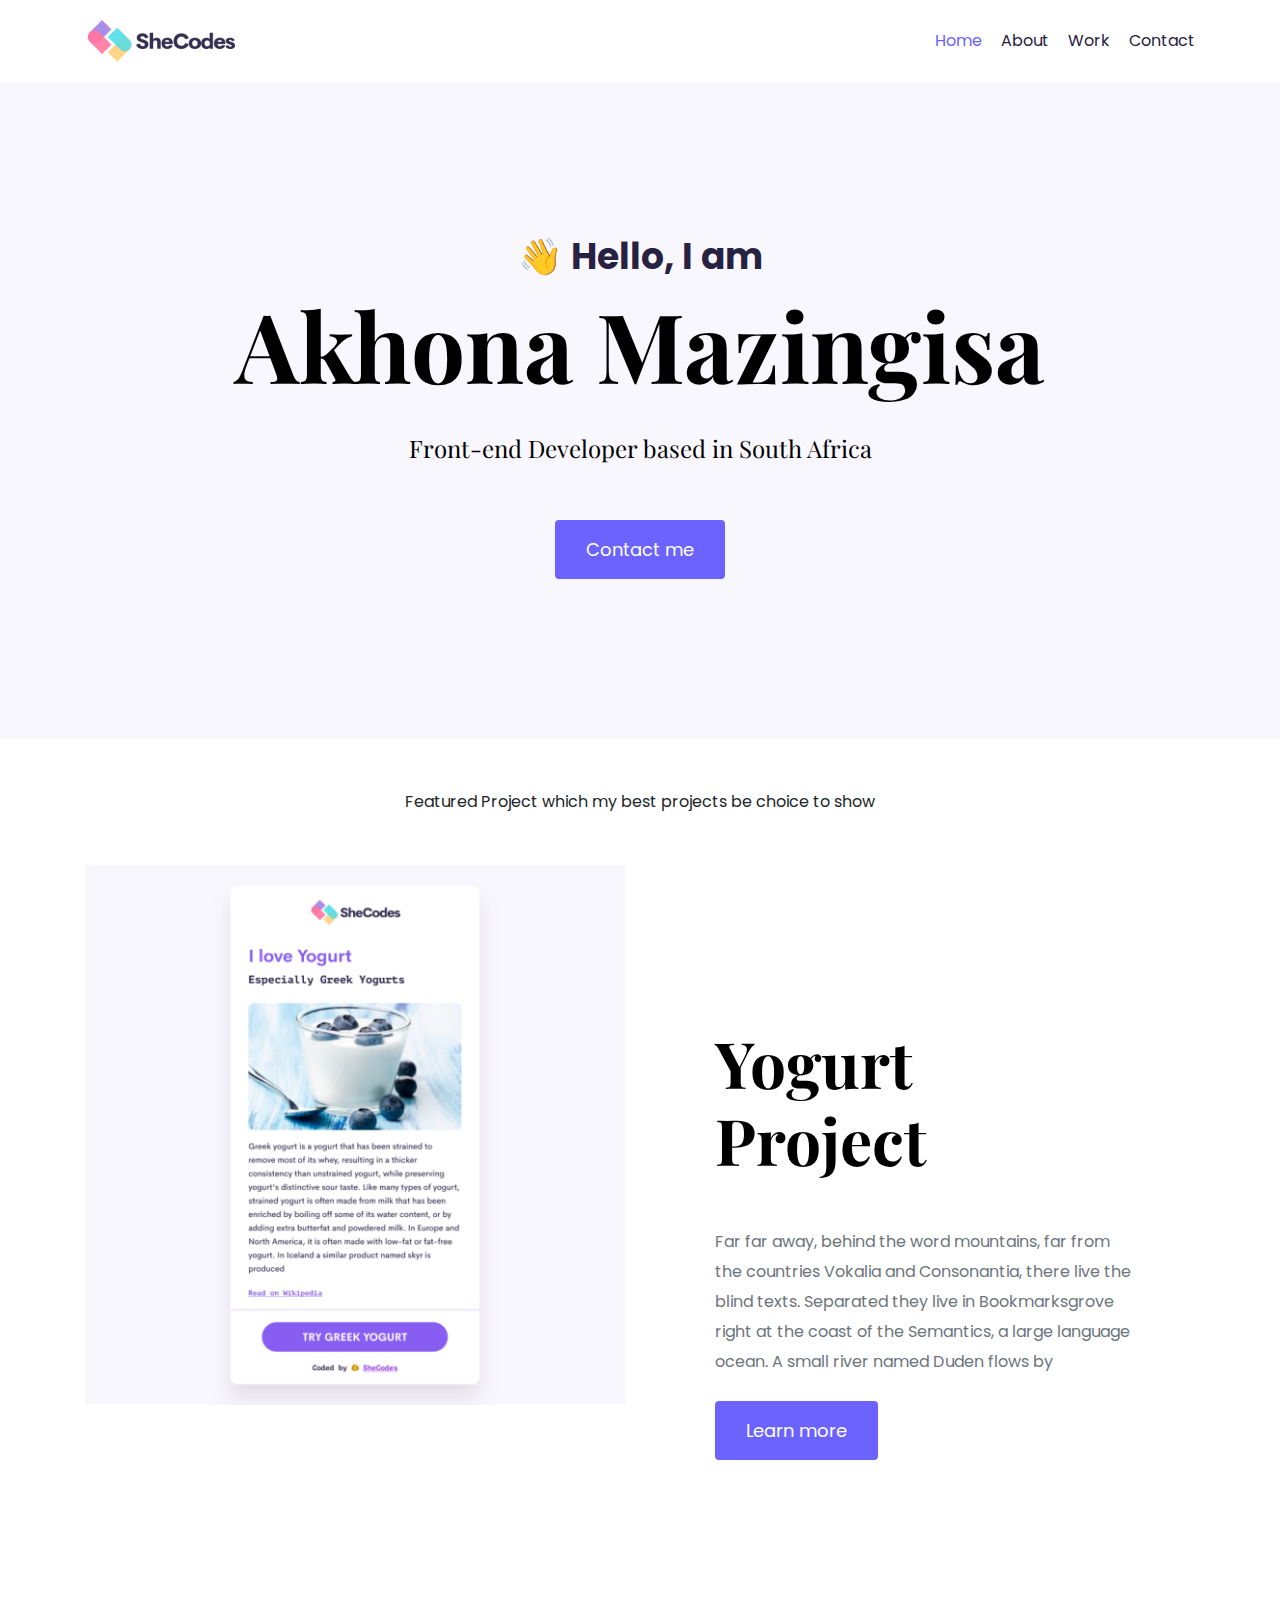
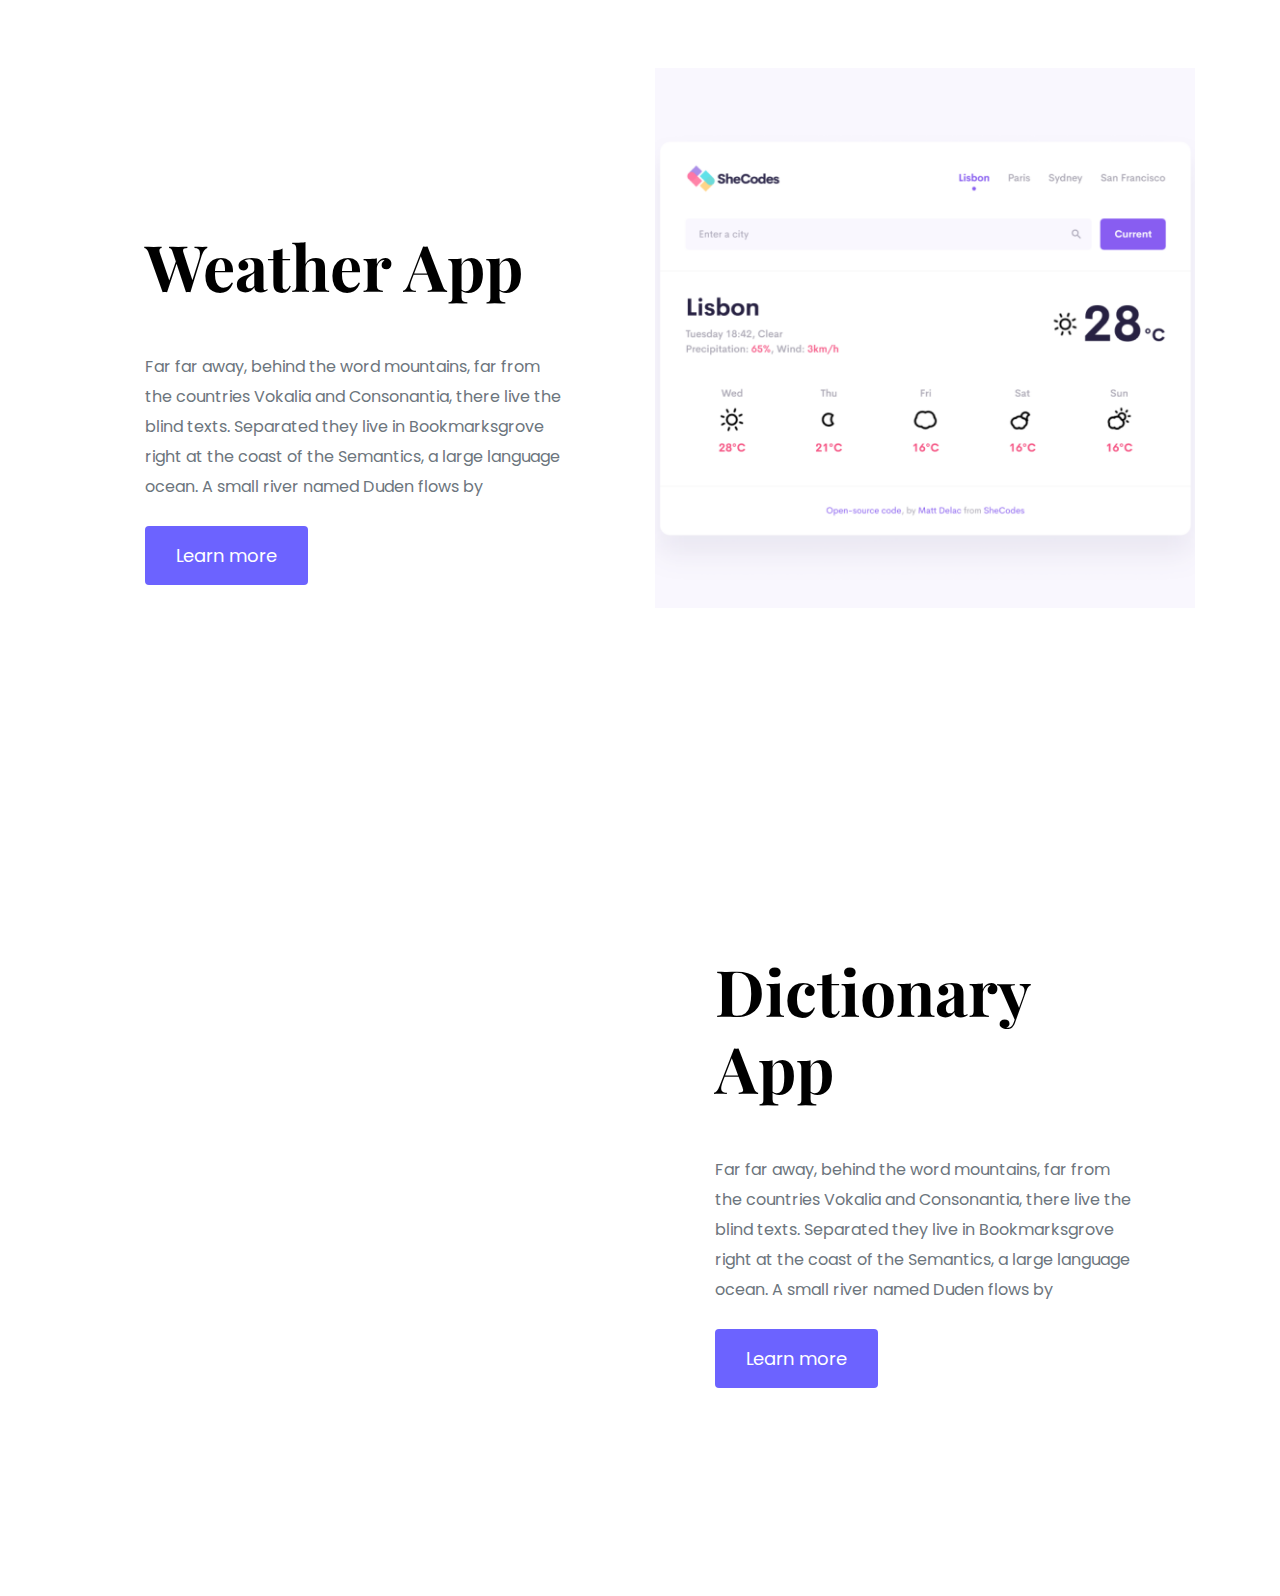
==== index.html @ 1cd262f3 "Added a navigation on index.html, added a new logo-small and updated styles/portfolio.css" ====
<!DOCTYPE html>
<html lang="en">
<head>
    <meta charset="UTF-8">
    <meta name="viewport" content="width=device-width, initial-scale=1.0">
    <title>SheCodes Portfolio</title>
    <link rel="stylesheet" href="https://cdn.jsdelivr.net/npm/bootstrap@4.0.0/dist/css/bootstrap.min.css" integrity="sha384-Gn5384xqQ1aoWXA+058RXPxPg6fy4IWvTNh0E263XmFcJlSAwiGgFAW/dAiS6JXm" crossorigin="anonymous">
    <link rel="stylesheet" href="styles/portfolio.css" />
    <script src="https://cdn.jsdelivr.net/npm/popper.js@1.12.9/dist/umd/popper.min.js" integrity="sha384-ApNbgh9B+Y1QKtv3Rn7W3mgPxhU9K/ScQsAP7hUibX39j7fakFPskvXusvfa0b4Q" crossorigin="anonymous"></script>
    <script src="https://kit.fontawesome.com/4fcf497433.js" crossorigin="anonymous"></script>
    <link rel="preconnect" href="https://fonts.googleapis.com">
    <link rel="preconnect" href="https://fonts.gstatic.com" crossorigin>
    <link href="https://fonts.googleapis.com/css2?family=Playfair+Display:ital,wght@0,400..900;1,400..900&family=Poppins:ital,wght@0,100;0,200;0,300;0,400;0,500;0,600;0,700;0,800;0,900;1,100;1,200;1,300;1,400;1,500;1,600;1,700;1,800;1,900&display=swap" rel="stylesheet">
</head>
<body>
    <div class="container">
    <nav class="d-flex justify-content-between">
        <a href="/">
        <img src="images/logo.png" class="logo d-none d-md-block" 
        alt="" />
        <img src="images/logo-small.jpg" class="logo d-block d-md-none" 
        alt="" />
        <ul>
            <li class="active">
                <a href="/">Home</a>
            </li>
            <li>
                <a href="/about.html">About</a>
            </li>
            <li>
                <a href="/work.html">Work</a>
            </li>
            <li>
                <a href="/contact.html">Contact</a>
            </li>
        </ul>
    </nav>
</div>
    <div class="hero">
    <p>👋 Hello, I am</p>
    <h1>Akhona Mazingisa</h1>
    <h2 class="mb-5">Front-end Developer based in South Africa</h2>
    <div>
    <a href="#" class="btn btn-branding">Contact me</a>
    </div>
</div>
<p class="text-center m-5">
    Featured Project which my best projects be choice to show
</p>
<div class="container">
    <div class="row mb-5">
        <div class="col d-none d-lg-block">
            <img src="images/yogurt.png" 
            class="img-fluid" alt="" />
        </div>
        <div class="col">
            <div class="project-description">
            <h2 class="mb-5">Yogurt Project</h2>
            <p class="mb-4 text-muted">
                Far far away, behind the word mountains, far from the countries Vokalia and Consonantia, there live the blind texts. Separated they live in Bookmarksgrove right at the coast of the Semantics, a large language ocean. A small river named Duden flows by
            </p>
                <a href="" class="btn btn-branding"> Learn more </a>
            </div>
        </div>
    </div>
    <div class="row mb-5">
        <div class="col">
            <div class="project-description">
            <h2 class="mb-5">Weather App</h2>
            <p class="mb-4 text-muted">
                Far far away, behind the word mountains, far from the countries Vokalia and Consonantia, there live the blind texts. Separated they live in Bookmarksgrove right at the coast of the Semantics, a large language ocean. A small river named Duden flows by
            </p>
            <a href="" class="btn btn-branding"> Learn more </a>
            </div>
        </div>
        <div class="col d-none d-lg-block">
            <img src="images/weather.png" 
            class="img-fluid" alt="" />
        </div>
    </div>
    <div class="row mb-5">
        <div class="col d-none d-lg-block">
            <img src="images/dictionary.png" 
            class="img-fluid" alt="" />
        </div>
        <div class="col">
            <div class="project-description">
            <h2 class="mb-5">Dictionary App</h2>
            <p class="mb-4 text-muted">
                Far far away, behind the word mountains, far from the countries Vokalia and Consonantia, there live the blind texts. Separated they live in Bookmarksgrove right at the coast of the Semantics, a large language ocean. A small river named Duden flows by
            </p>
                <a href="" class="btn btn-branding"> Learn more </a>
            </div>
        </div>
    </div>
    </div>
</body>
</html>
---- styles/portfolio.css ----
:root {
    --branding-color: #6c63ff;
    --secondary-color: #f9f7fe;
    --heading-font-family: "Playfair Display", serif;
    --default-font-family: "Poppins", sans-serif;
}

body {
    font-family: var(--default-font-family);
}

h1, 
h2, 
h3, 
h4, 
h5, 
h6 {
    color: black;
    font-family: var(--heading-font-family);
    font-weight: bold;
}

h1 {
    font-size: 96px;
    line-height: 1.5;
}

h2 {
    font-size: 64px;
}

p {
    font-weight: normal; 
    font-size: 16px;
    line-height: 30px;
}

.hero {
    background: var(--secondary-color);
    text-align: center;
    padding: 160px 20px;
}

.hero p {
    font-size: 36px;
    font-weight: bold;
    margin: 0;
    color: #272142;
}

.hero h2 {
    font-family: var(--heading-font-family);
    font-weight: normal;
    line-height: 2;
    font-size: 24px;
}

.content {
    text-align: center;
    padding: 0;
}

.content-container {
    padding: 160px 20px;
}

.content h1 {
    font-size: 64px;
    line-height: 80px;
}

.content h2 {
    font-size: 19px;
    font-family: var(--default-font-family);
}

.content h3 {
    font-size: 24;
    line-height: 1.5;
    font-family: var(--default-font-family);
}

.content p {
    font-size: 14px;
}

.content {
    margin: 30px;
}

.btn-branding {
    background: var(--branding-color);
    border-radius: 4px;
    color: white;
    font-size: 18px;
    line-height: 27px;
    padding: 15px 30px;
}

.btn-branding-outline {
    color: var(--branding-color);
    border: 1px solid var(--branding-color);
    border-radius: 4px;
    font-size: 18px;
    line-height: 27px;
    padding: 15px 30px;
}

.project-description {
    padding: 160px 60px;
}

.logo {
    max-width: 150px;
}

nav {
    padding: 20px 0;
}

nav ul {
    margin: 0;
    padding: 0;
}

nav li {
    display: inline;
    list-style: none;
    line-height: 42px;
    margin-left: 15px;
}

nav a {
    text-decoration: none;
    color: #272142;
    transition: all 100ms ease-in-out;
}

nav a:hover, nav li.active a {
    color: var(--branding-color);
    text-decoration: none;
}

@media (max-width: 900px) {
    h1 {
        font-size: 44px;
        line-height: 1.5;
    }

    h2 {
        font-size: 44px;
    }

    .hero {
        padding: 80px 20px;
    }

    .project-description {
        padding: 0;
        text-align: center;
    }
}
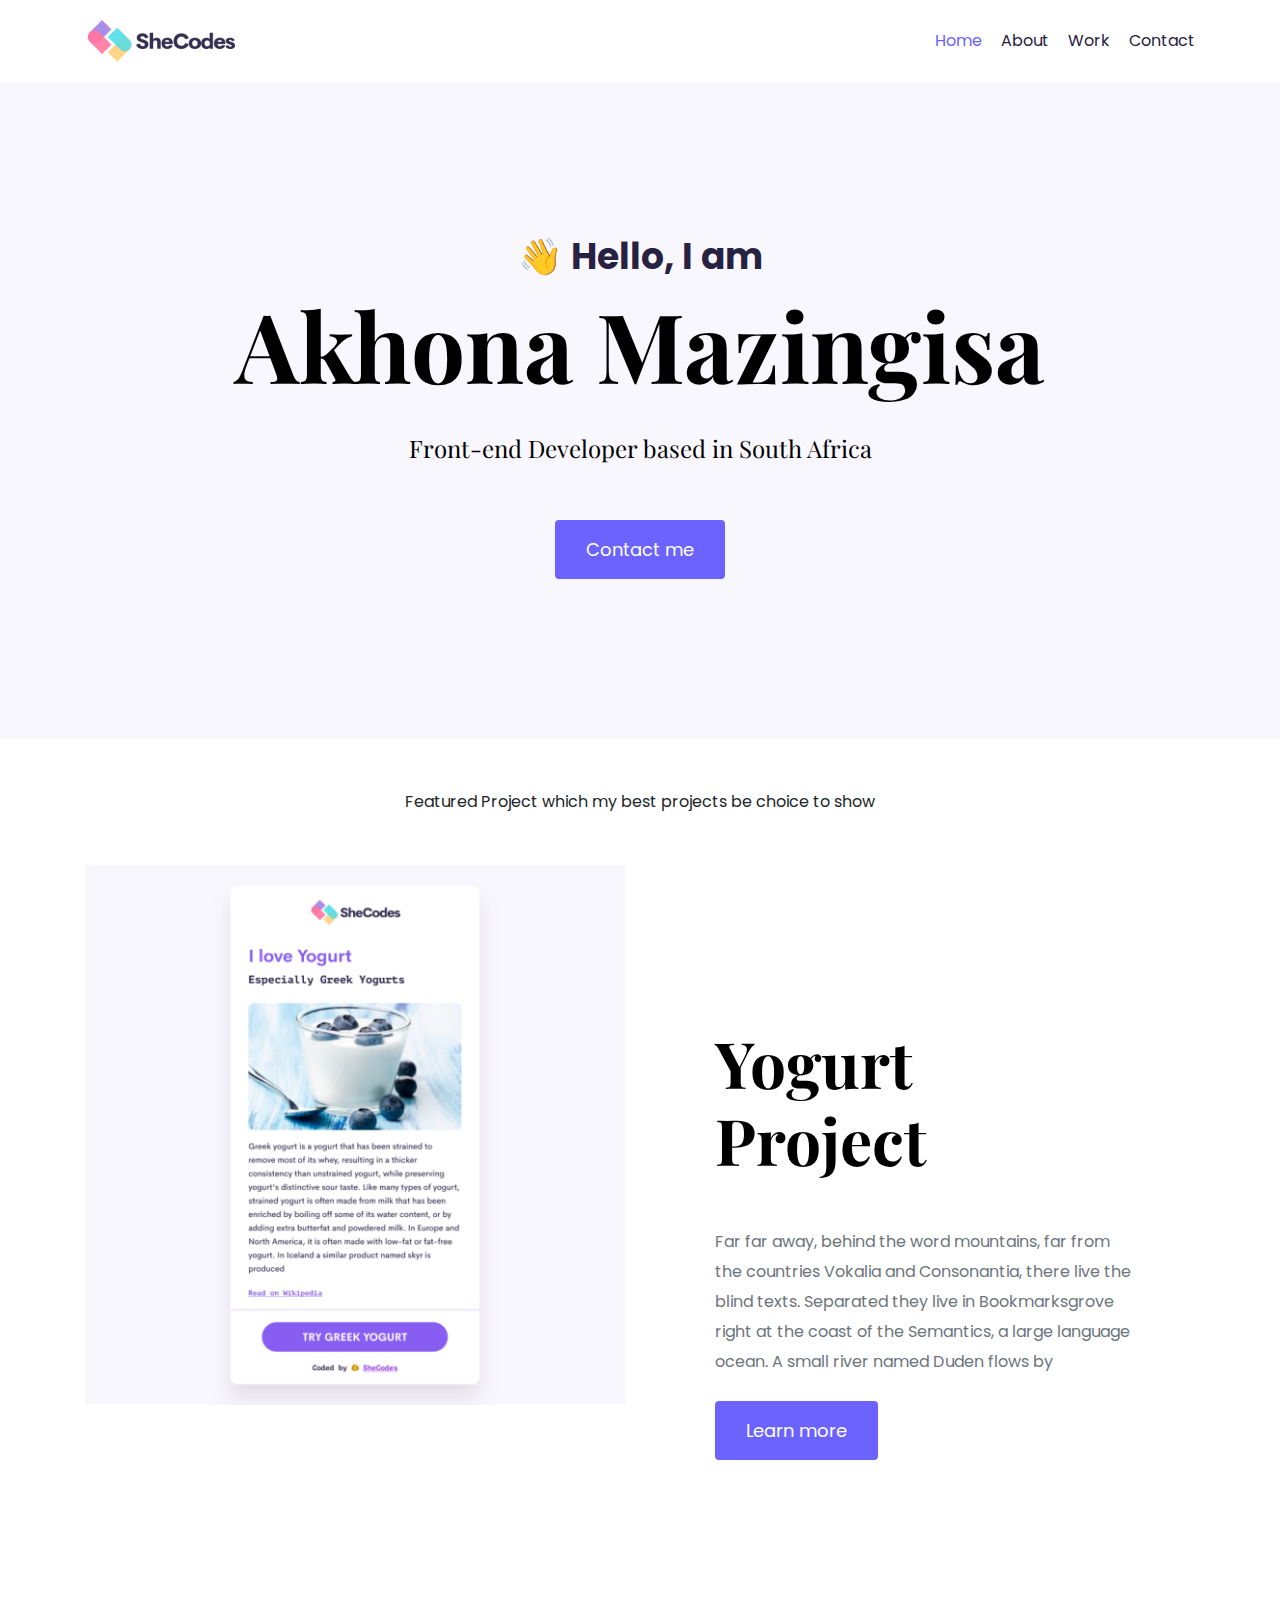
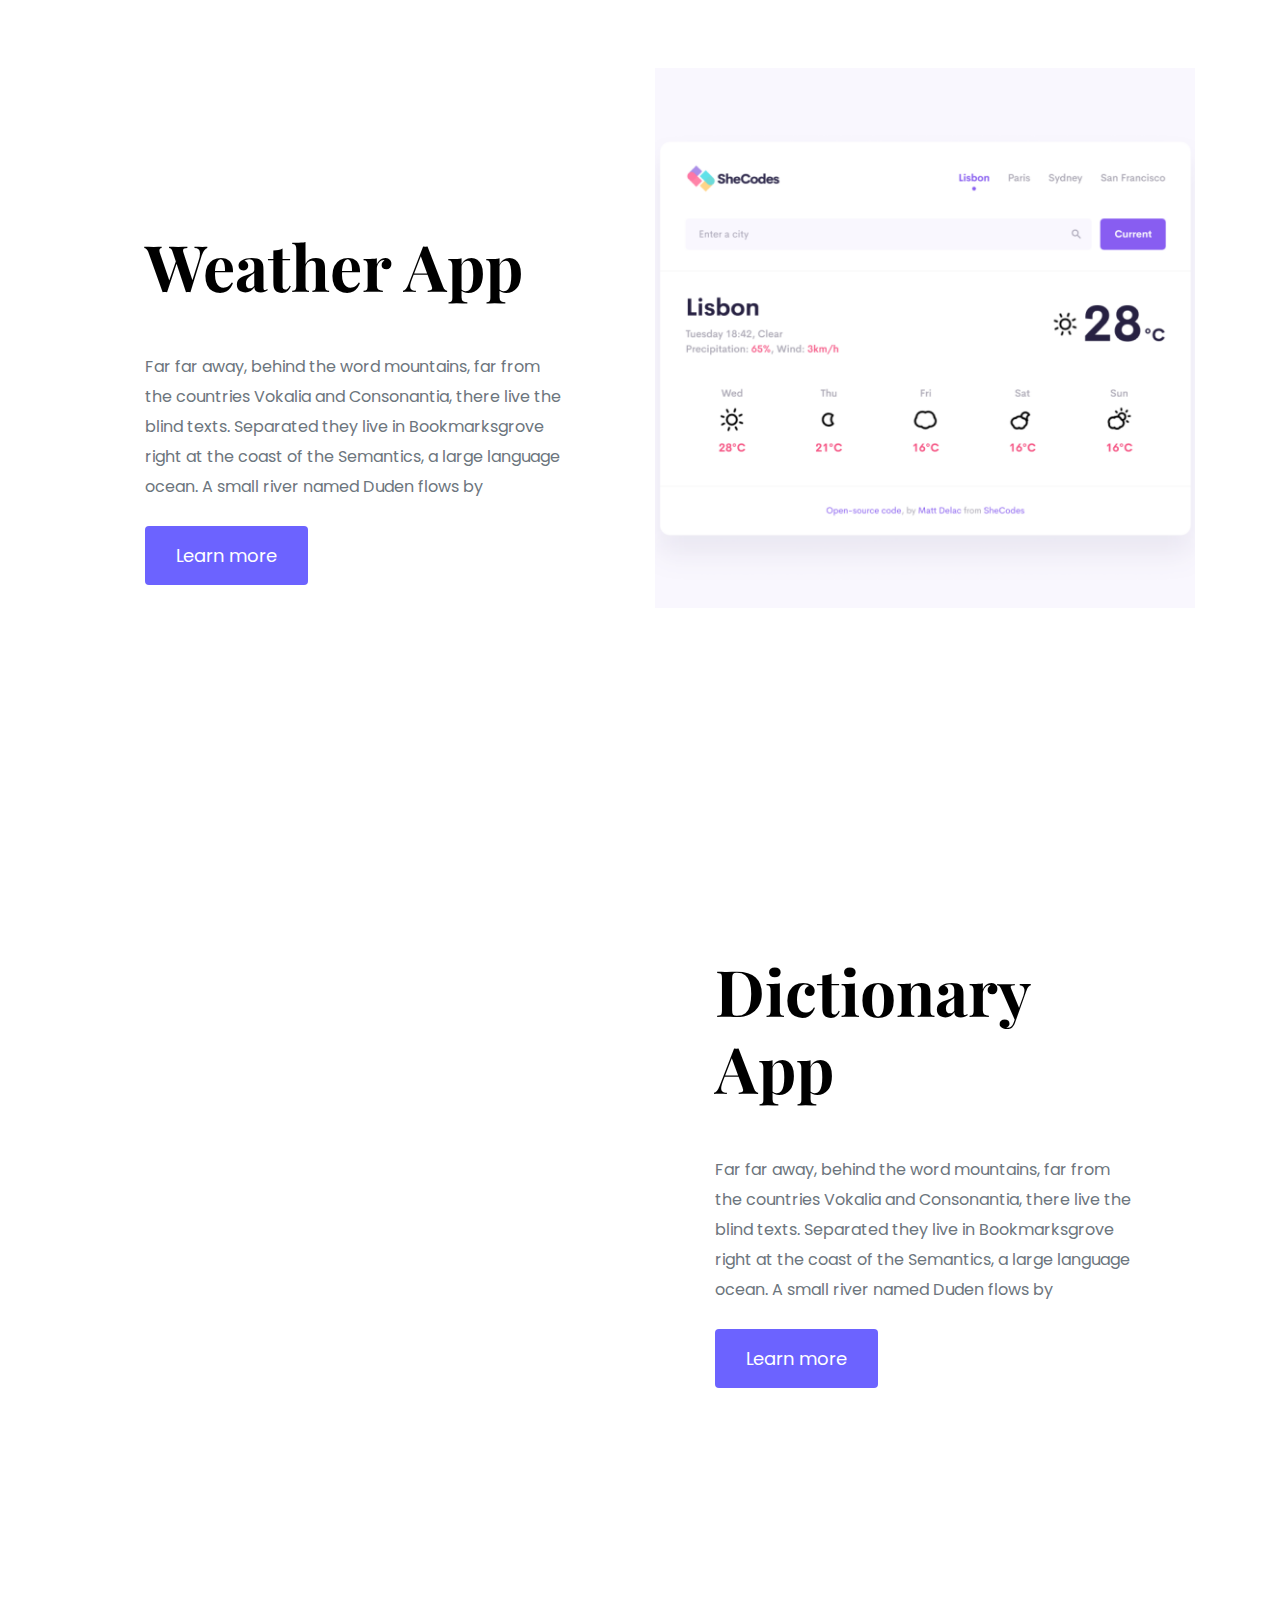
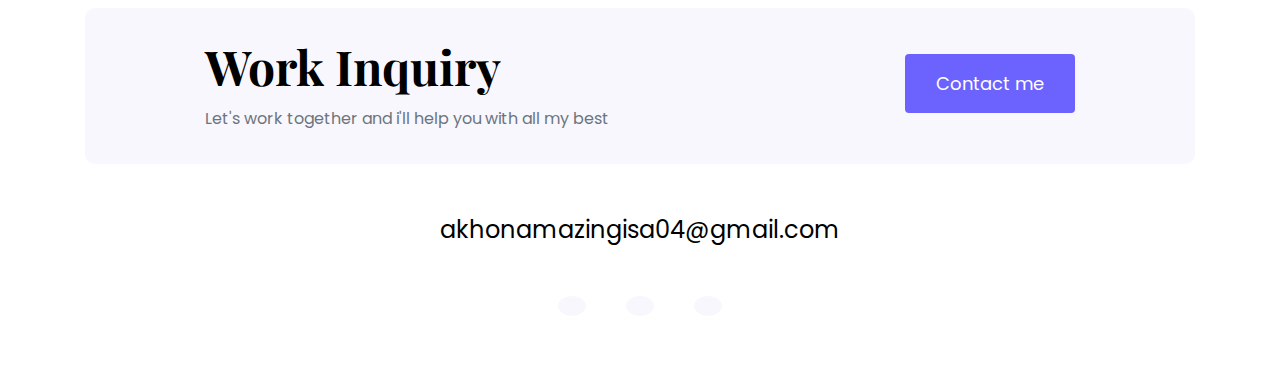
==== commit 940dea13: "Injected the html for all the links using font awesome, added footer styling and media queries" ====
--- a/index.html
+++ b/index.html
@@ -93,6 +93,34 @@
             </div>
         </div>
     </div>
+    <footer>
+        <div 
+        class="contact-box d-flex justify-content-between mb-5 d-none d-mb-flex">
+            <div>
+            <h4>Work Inquiry</h4>
+            <p class="text-muted">Let's work together and i'll help you with all my best</p>
+        </div>
+        <div>
+            <a href="" class="btn btn-branding mt-3">Contact me</a>
+        </div>
+    </div>
+        <div class="d-flex justify-content-center mb-5">
+       <a href="mailto:akhonamazingisa04@gmail.com" class="email-link"> 
+        akhonamazingisa04@gmail.com 
+    </a>
+</div>
+    <div class="social-links d-flex justify-content-center">
+        <a href="https://github.com/akhona-mazingisa" target="_blank">
+            <i class="fa-brands fa-github"></i>
+        </a>
+        <a href="https://instagram.com/the_coding_akhona" target="_blank">
+            <i class="fa-brands fa-instagram"></i>
+        </a>
+        <a href="https://linkedin.com/in/akhona-mazingisa-93a5a2a2" target="_blank">
+            <i class="fa-brands fa-linkedin"></i>
+        </a>
+    </div>
+    </footer>
     </div>
 </body>
 </html>--- a/styles/portfolio.css
+++ b/styles/portfolio.css
@@ -29,6 +29,10 @@
     font-size: 64px;
 }
 
+h4 {
+    font-size: 48px;
+}
+
 p {
     font-weight: normal; 
     font-size: 16px;
@@ -111,7 +115,7 @@
 }
 
 .logo {
-    max-width: 150px;
+    max-height: 400px;
 }
 
 nav {
@@ -141,6 +145,45 @@
     text-decoration: none;
 }
 
+footer {
+    margin: 60px 0;
+}
+
+footer .contact-box {
+    background: var(--secondary-color);
+    padding: 30px 120px;
+    border-radius: 10px;
+}
+
+footer .contact-box p {
+    margin: 0;
+}
+
+footer .email-link {
+    text-decoration: none;
+    color: black;
+    font-size: 24px;
+}
+
+footer .email-link:hover {
+    color: var(--branding-color);
+}
+
+footer .social-links a {
+    margin: 0 20px;
+    color: var(--branding-color);
+    background: var(--secondary-color);
+    padding: 10px 14px;
+    border-radius: 50%;
+    font-size: 18px;
+    transition: all 100ms ease-in-out;
+}
+
+footer .social-links a:hover {
+    color: white;
+    background: var(--branding-color);
+}
+
 @media (max-width: 900px) {
     h1 {
         font-size: 44px;
@@ -151,6 +194,10 @@
         font-size: 44px;
     }
 
+    h4 {
+        font-size: 26px;
+    }
+
     .hero {
         padding: 80px 20px;
     }
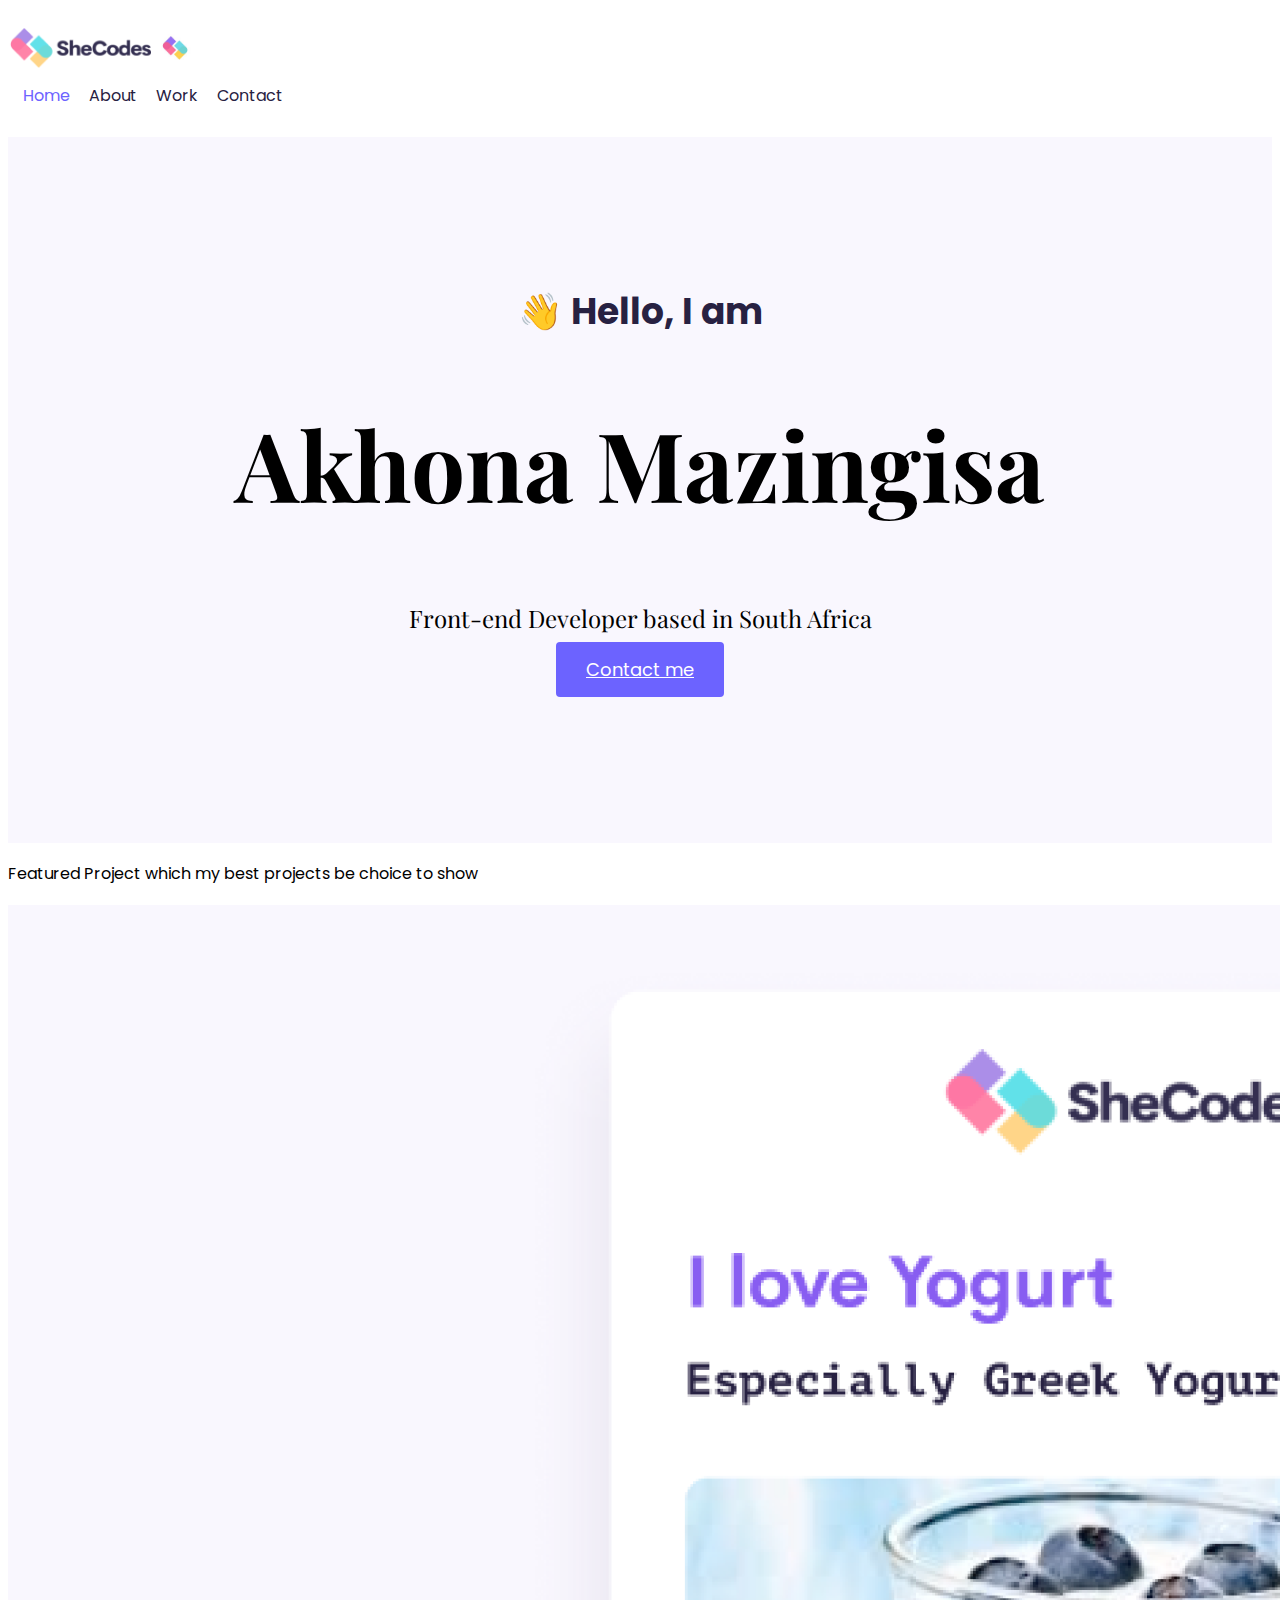
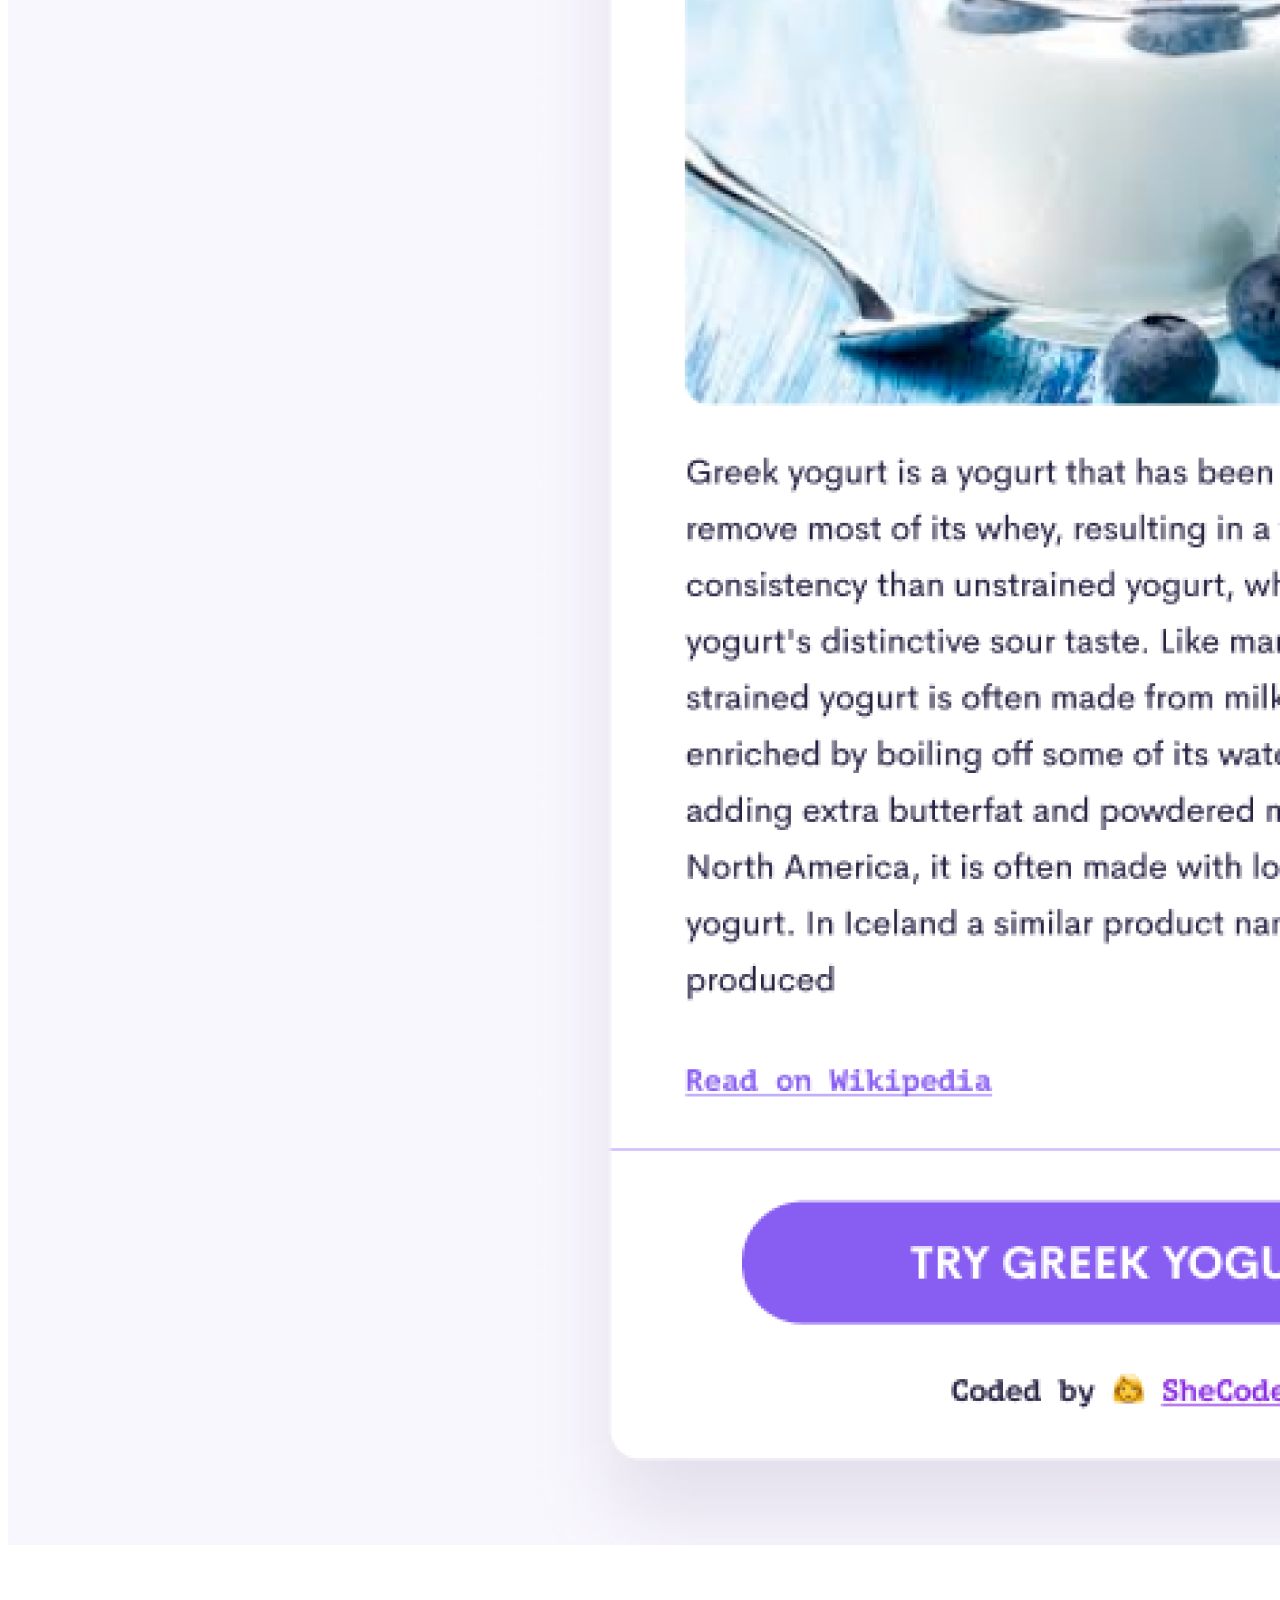
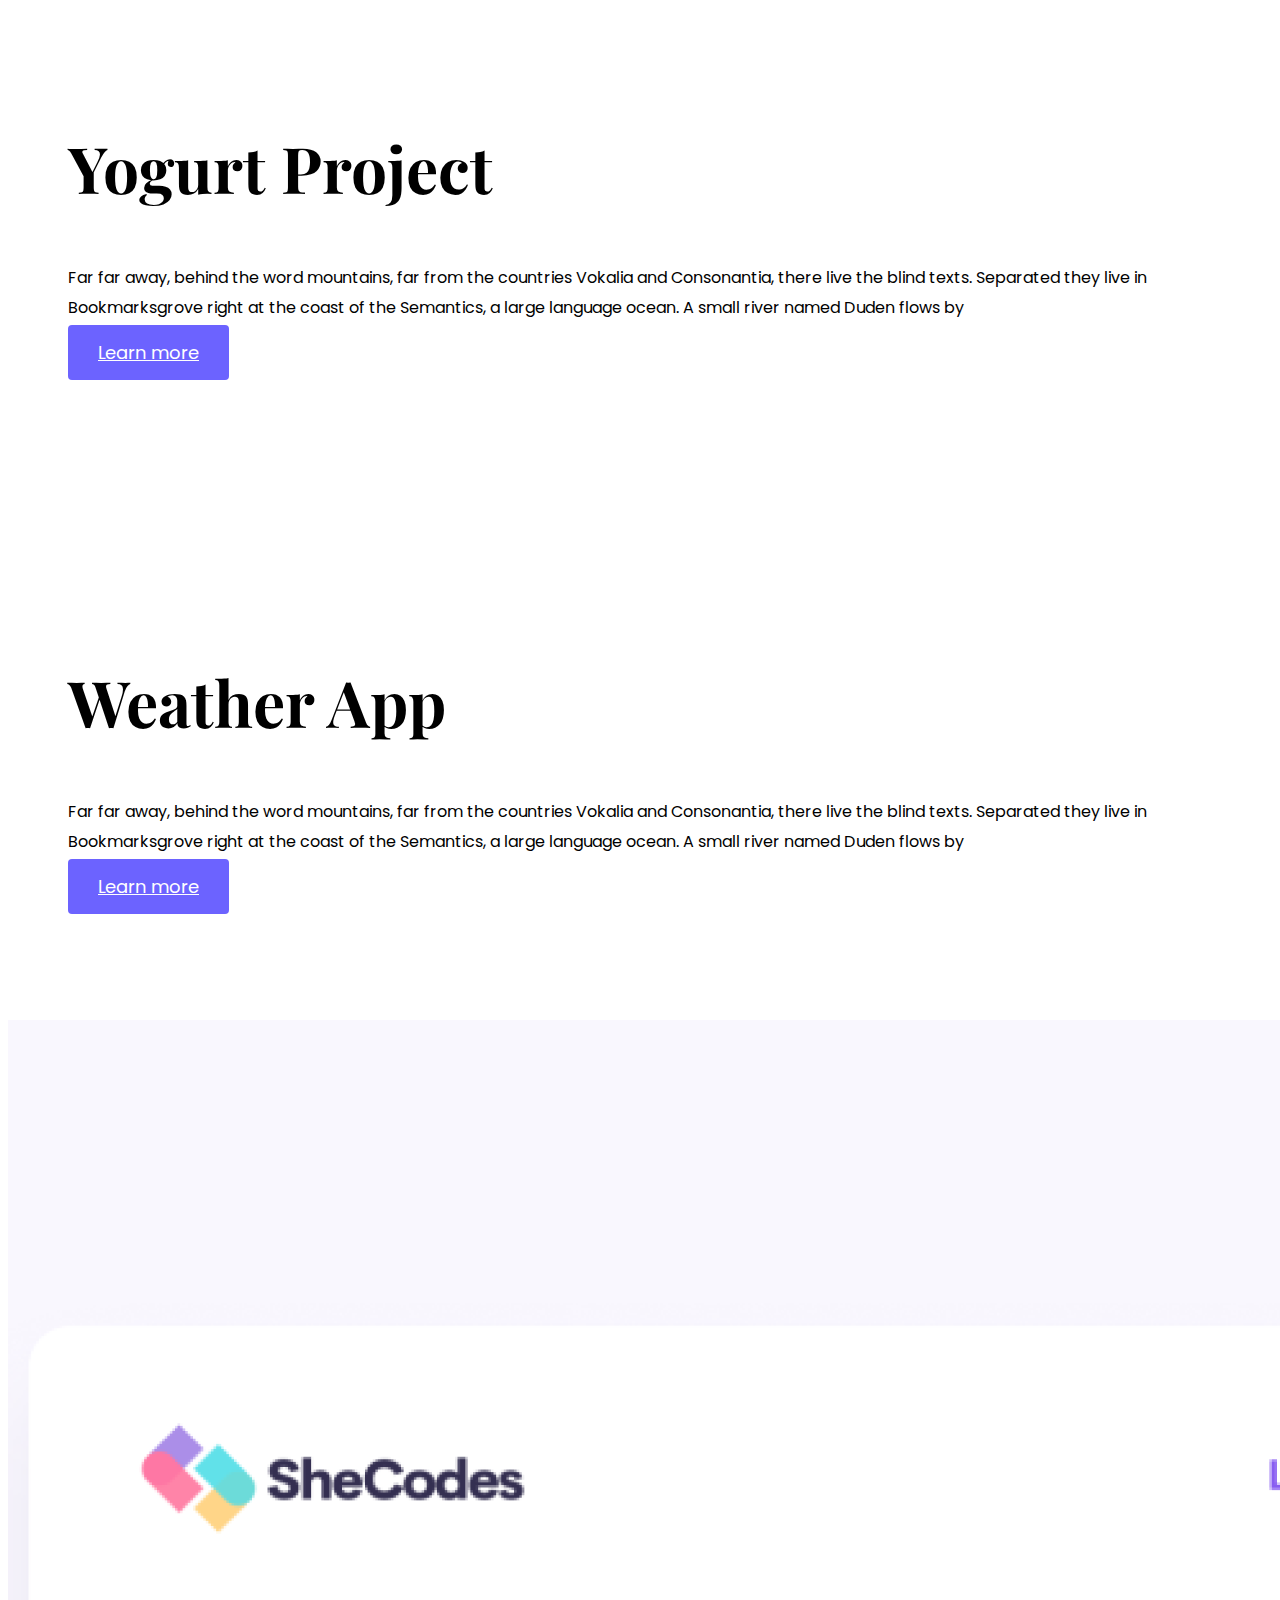
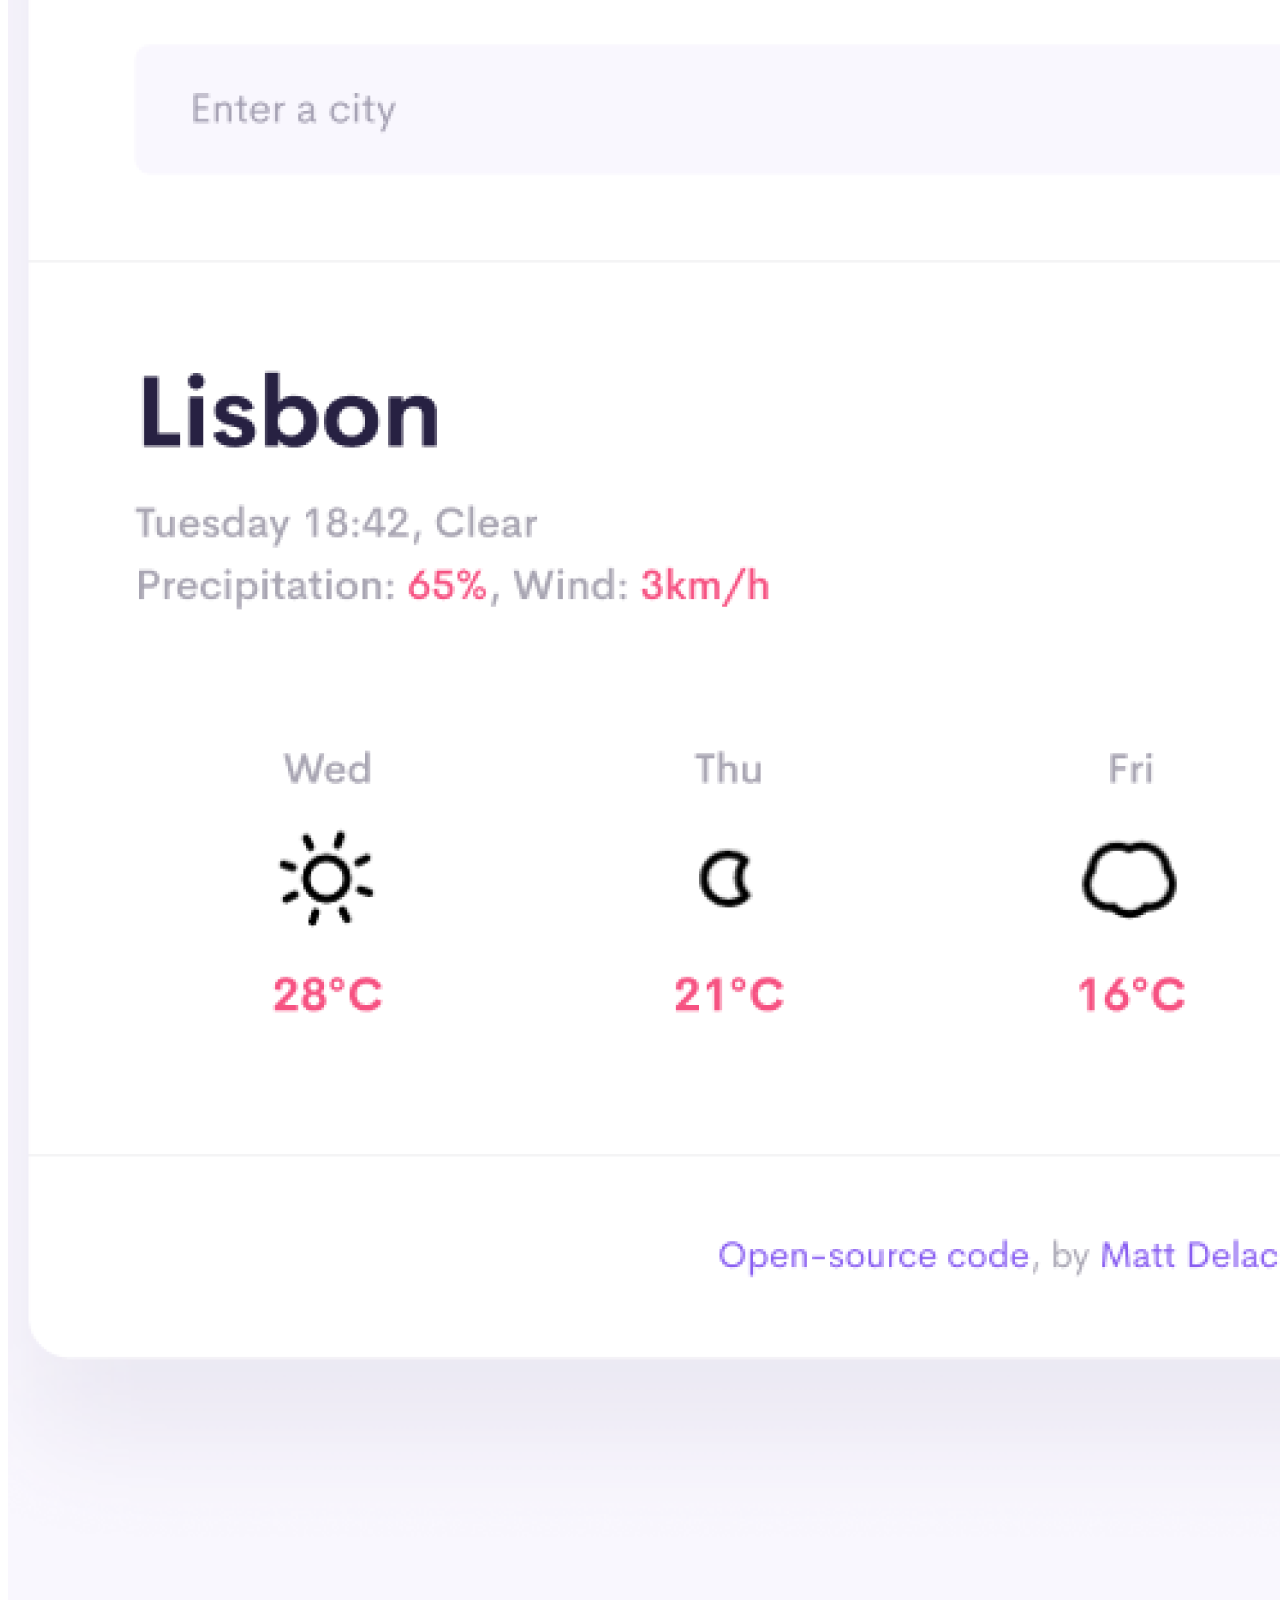
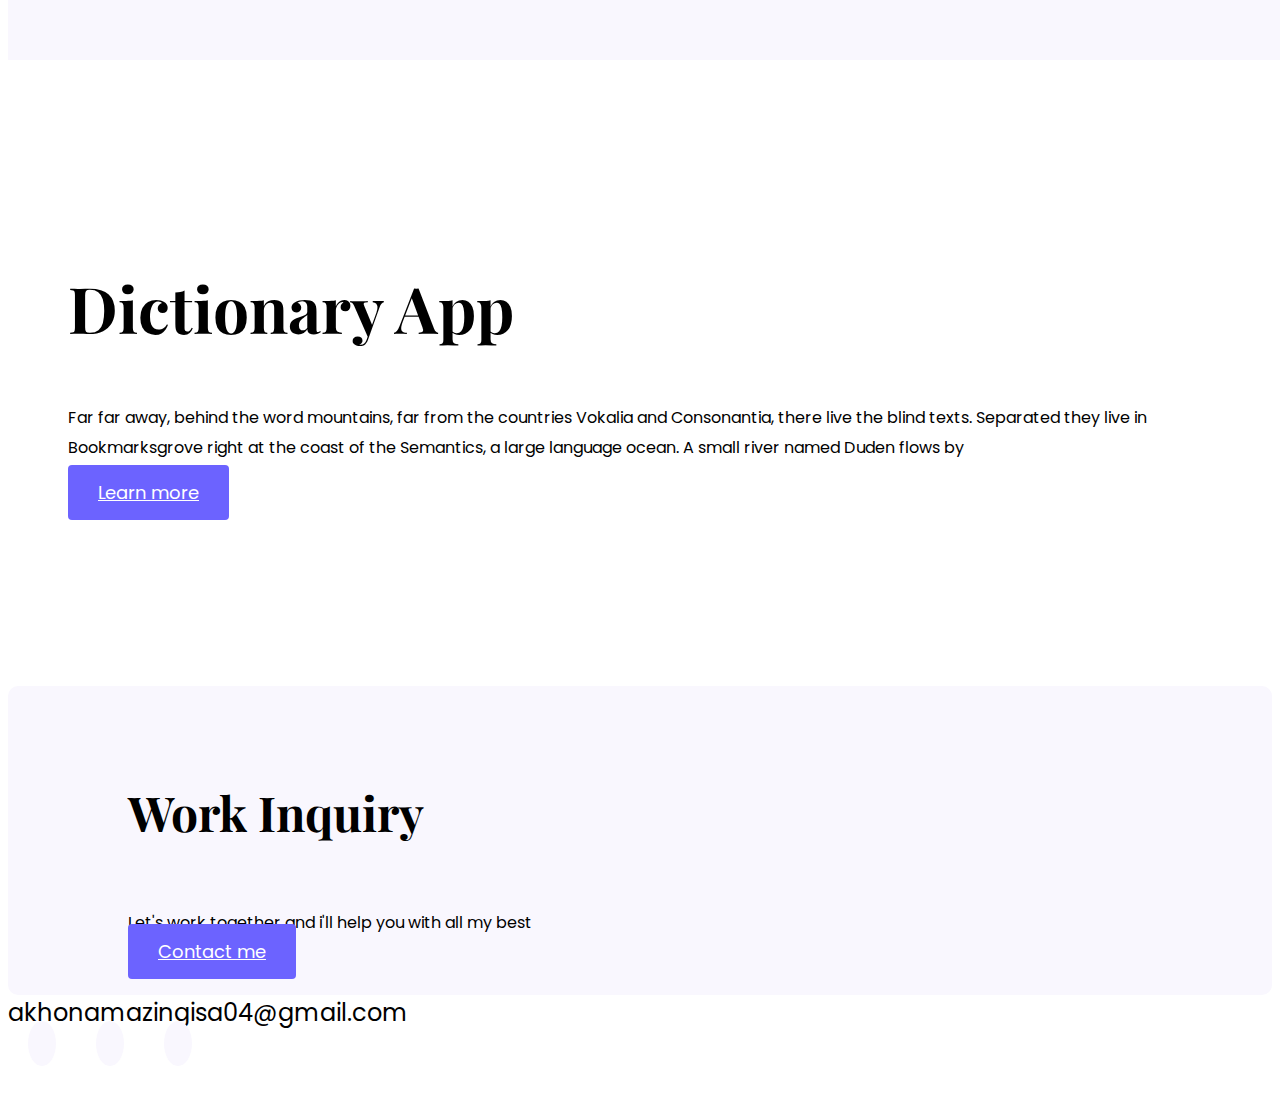
==== commit cb2bac61: "Updated all html's and styles/portfolio.css" ====
--- a/index.html
+++ b/index.html
@@ -1,16 +1,33 @@
 <!DOCTYPE html>
 <html lang="en">
 <head>
-    <meta charset="UTF-8">
-    <meta name="viewport" content="width=device-width, initial-scale=1.0">
+    <meta charset="UTF-8" />
+    <meta http-equiv="X-UA-Compatible" content="IE=edge" />
+    <meta name="viewport" content="width=device-width, initial-scale=1.0" />
     <title>SheCodes Portfolio</title>
-    <link rel="stylesheet" href="https://cdn.jsdelivr.net/npm/bootstrap@4.0.0/dist/css/bootstrap.min.css" integrity="sha384-Gn5384xqQ1aoWXA+058RXPxPg6fy4IWvTNh0E263XmFcJlSAwiGgFAW/dAiS6JXm" crossorigin="anonymous">
+
+    <link
+      href="https://cdn.jsdelivr.net/npm/bootstrap@5.0.0-beta2/dist/css/bootstrap.min.css"
+      rel="stylesheet"
+      integrity="sha384-BmbxuPwQa2lc/FVzBcNJ7UAyJxM6wuqIj61tLrc4wSX0szH/Ev+nYRRuWlolflfl"
+      crossorigin="anonymous"
+    />
+    <link rel="preconnect" href="https://fonts.gstatic.com" />
+    <link
+      href="https://fonts.googleapis.com/css2?family=Playfair+Display:wght@700&family=Poppins:wght@500;700&display=swap"
+      rel="stylesheet"
+    />
     <link rel="stylesheet" href="styles/portfolio.css" />
-    <script src="https://cdn.jsdelivr.net/npm/popper.js@1.12.9/dist/umd/popper.min.js" integrity="sha384-ApNbgh9B+Y1QKtv3Rn7W3mgPxhU9K/ScQsAP7hUibX39j7fakFPskvXusvfa0b4Q" crossorigin="anonymous"></script>
-    <script src="https://kit.fontawesome.com/4fcf497433.js" crossorigin="anonymous"></script>
-    <link rel="preconnect" href="https://fonts.googleapis.com">
-    <link rel="preconnect" href="https://fonts.gstatic.com" crossorigin>
-    <link href="https://fonts.googleapis.com/css2?family=Playfair+Display:ital,wght@0,400..900;1,400..900&family=Poppins:ital,wght@0,100;0,200;0,300;0,400;0,500;0,600;0,700;0,800;0,900;1,100;1,200;1,300;1,400;1,500;1,600;1,700;1,800;1,900&display=swap" rel="stylesheet">
+
+    <script
+      src="https://cdn.jsdelivr.net/npm/bootstrap@5.0.0-beta2/dist/js/bootstrap.bundle.min.js"
+      integrity="sha384-b5kHyXgcpbZJO/tY9Ul7kGkf1S0CWuKcCD38l8YkeH8z8QjE0GmW1gYU5S9FOnJ0"
+      crossorigin="anonymous"
+    ></script>
+    <script
+      src="https://kit.fontawesome.com/ddc3ee268a.js"
+      crossorigin="anonymous"
+    ></script>
 </head>
 <body>
     <div class="container">
@@ -50,8 +67,7 @@
 <div class="container">
     <div class="row mb-5">
         <div class="col d-none d-lg-block">
-            <img src="images/yogurt.png" 
-            class="img-fluid" alt="" />
+            <img src="images/yogurt.png" class="img-fluid" alt="" />
         </div>
         <div class="col">
             <div class="project-description">
--- a/styles/portfolio.css
+++ b/styles/portfolio.css
@@ -55,7 +55,7 @@
 .hero h2 {
     font-family: var(--heading-font-family);
     font-weight: normal;
-    line-height: 2;
+    line-height: 1.5;
     font-size: 24px;
 }
 
@@ -74,7 +74,7 @@
 }
 
 .content h2 {
-    font-size: 19px;
+    font-size: 18px;
     font-family: var(--default-font-family);
 }
 
@@ -111,11 +111,11 @@
 }
 
 .project-description {
-    padding: 160px 60px;
+    padding: 120px 60px;
 }
 
 .logo {
-    max-height: 400px;
+    max-height: 40px;
 }
 
 nav {
@@ -140,9 +140,9 @@
     transition: all 100ms ease-in-out;
 }
 
-nav a:hover, nav li.active a {
-    color: var(--branding-color);
-    text-decoration: none;
+nav a:hover, 
+nav li.active a {
+    color: var(--branding-color);
 }
 
 footer {
@@ -202,6 +202,11 @@
         padding: 80px 20px;
     }
 
+    .content {
+        text-align: center;
+        padding: 0;
+    }
+
     .project-description {
         padding: 0;
         text-align: center;
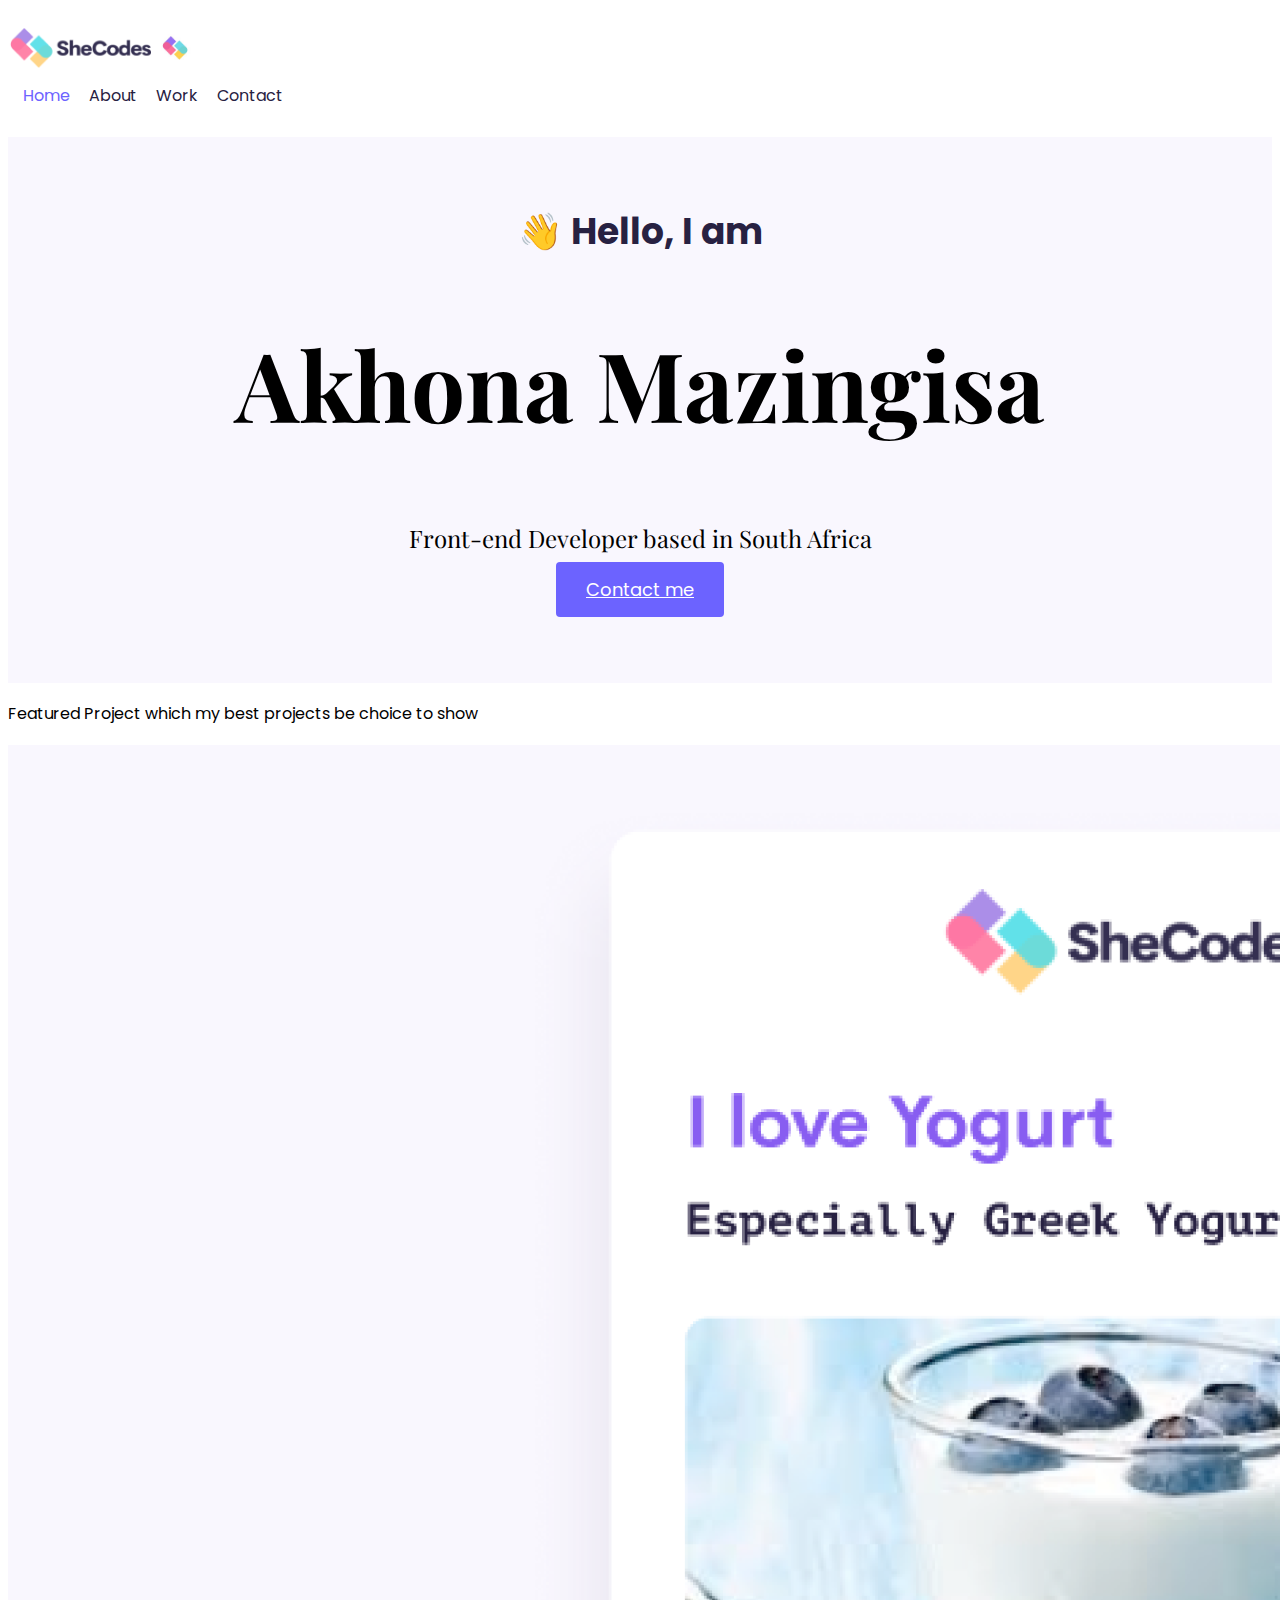
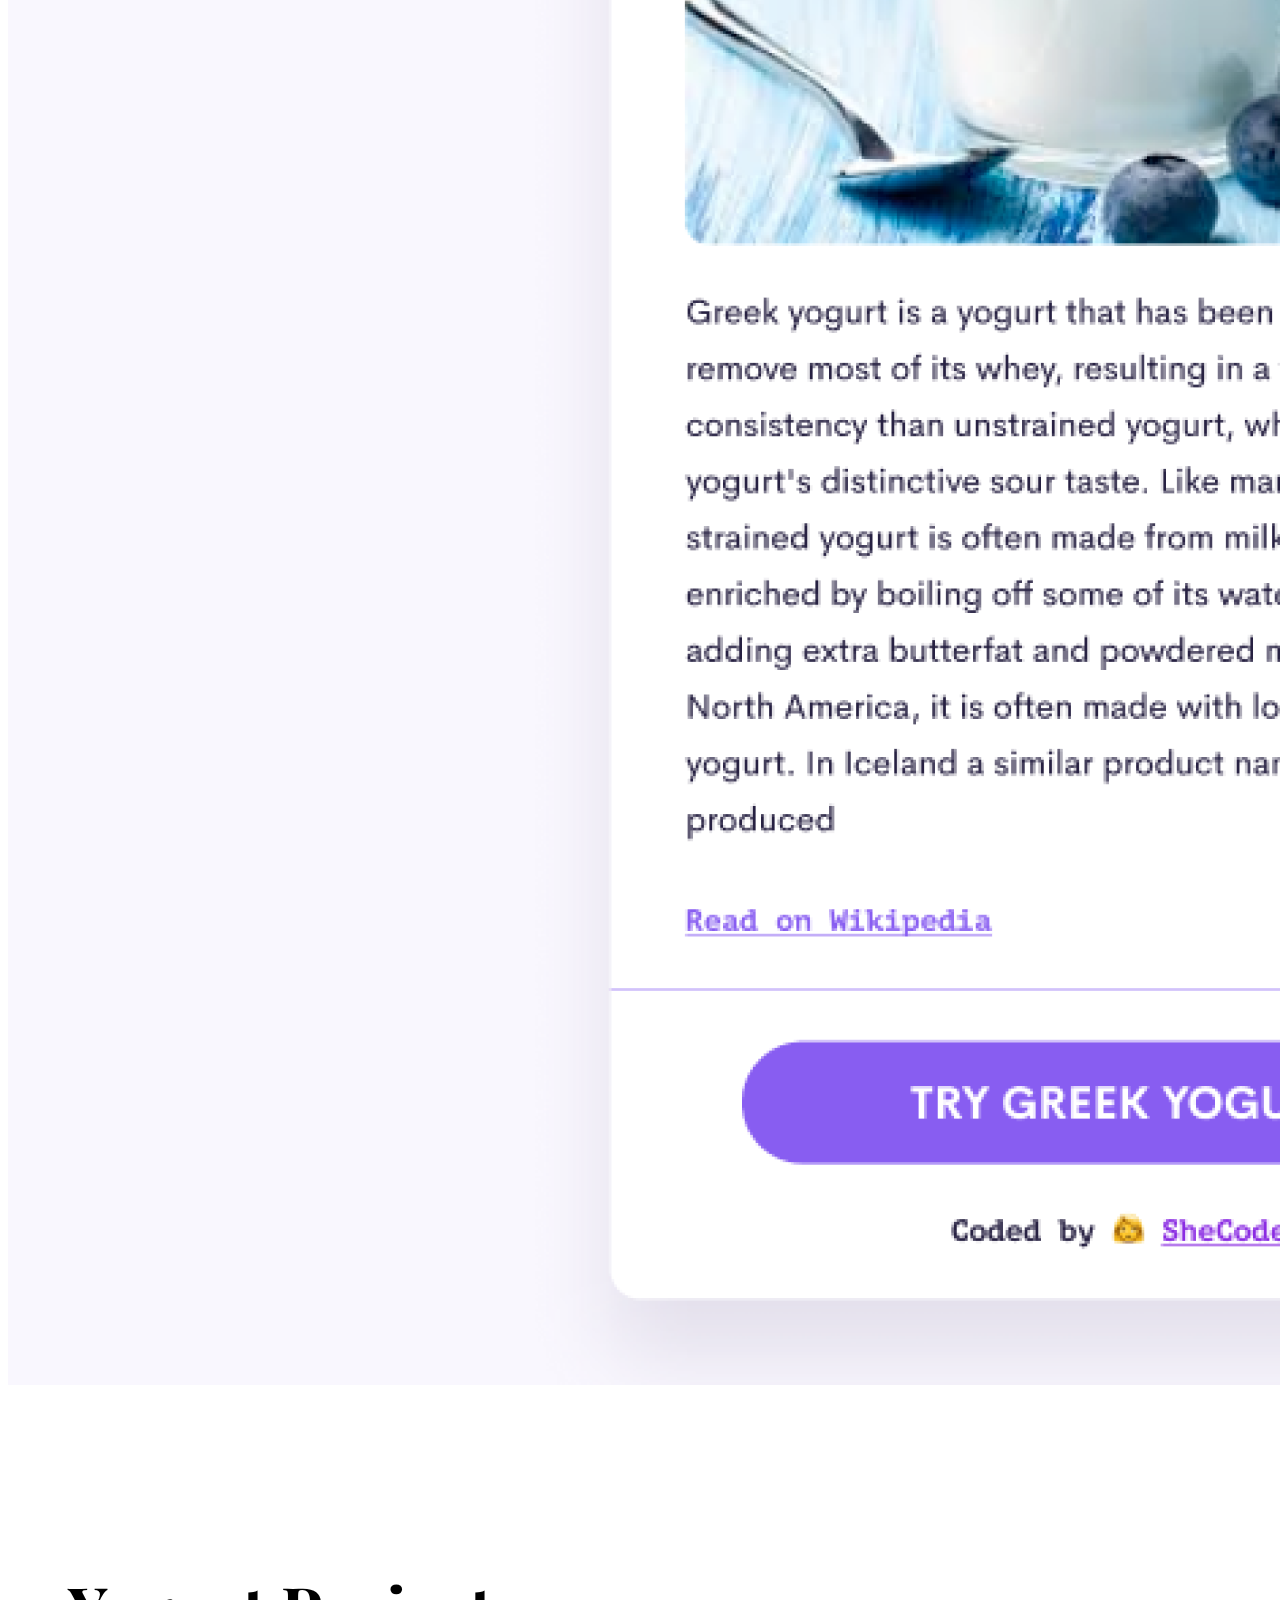
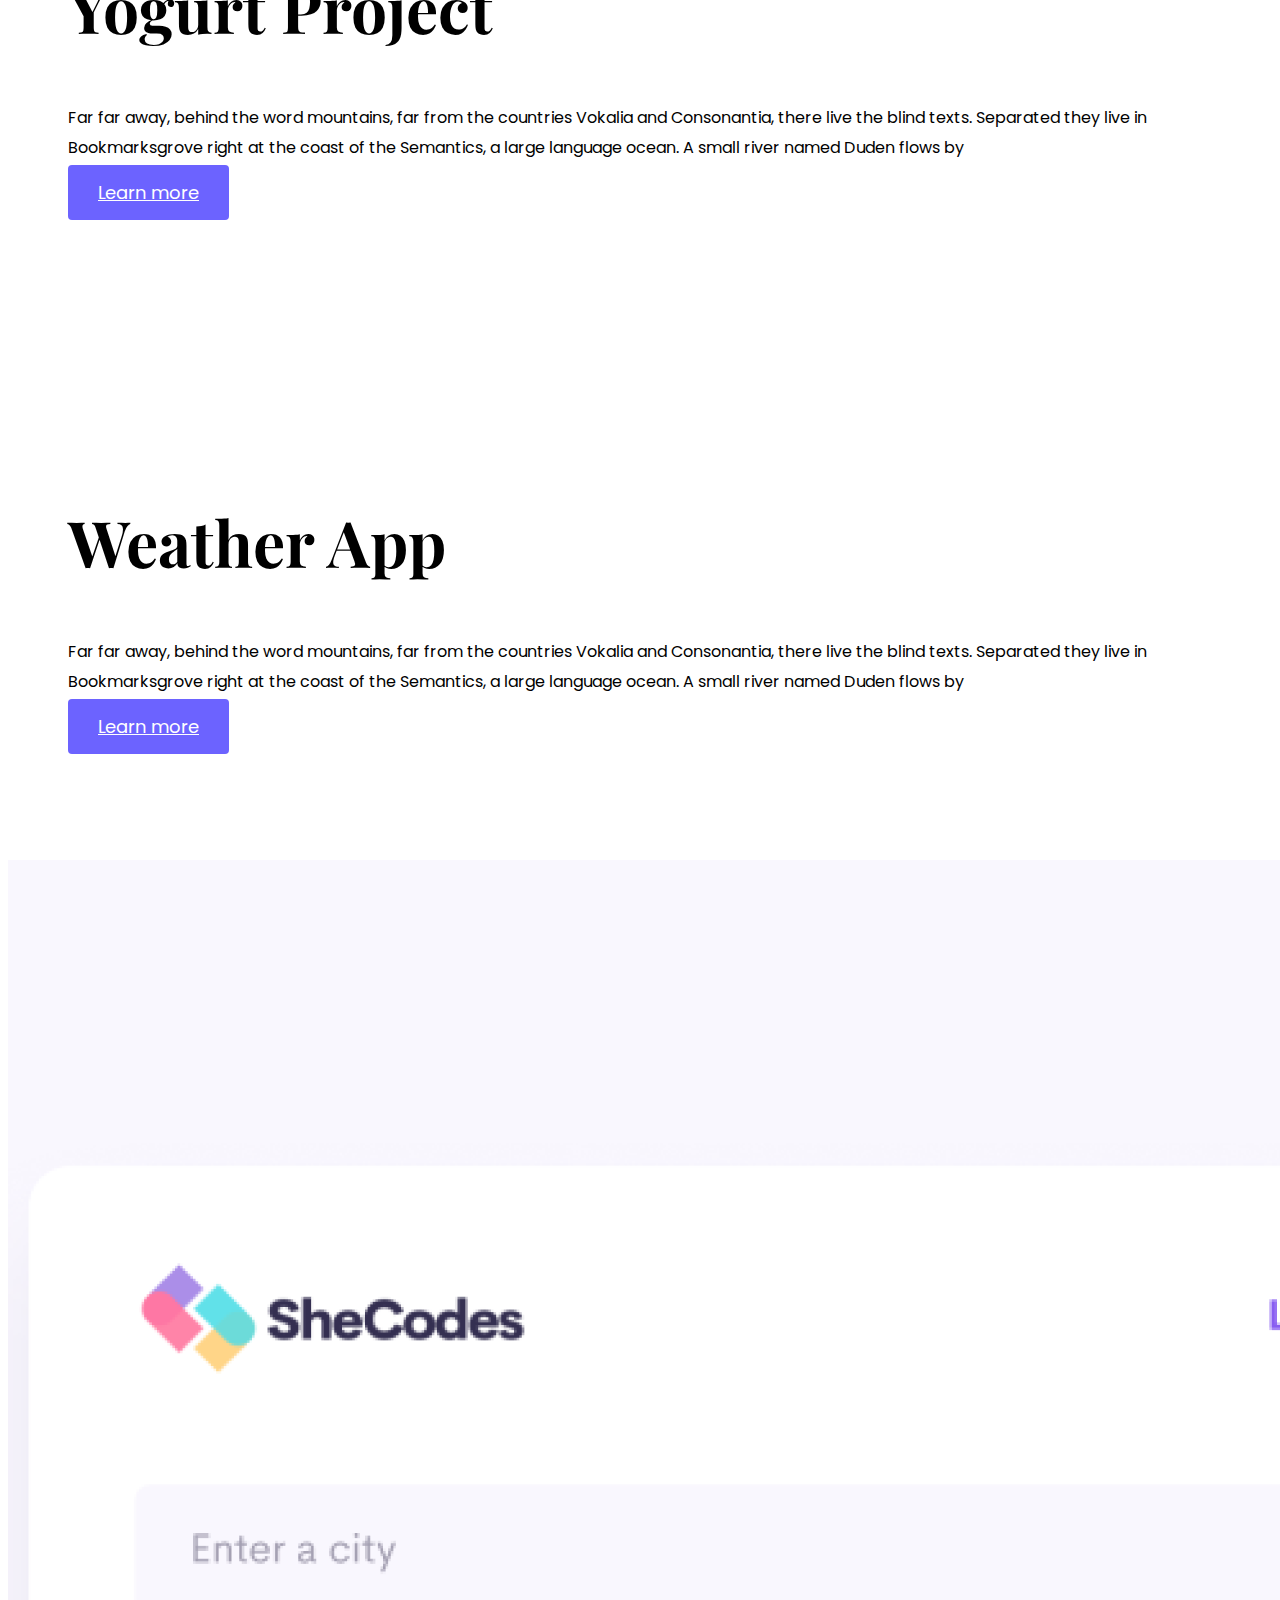
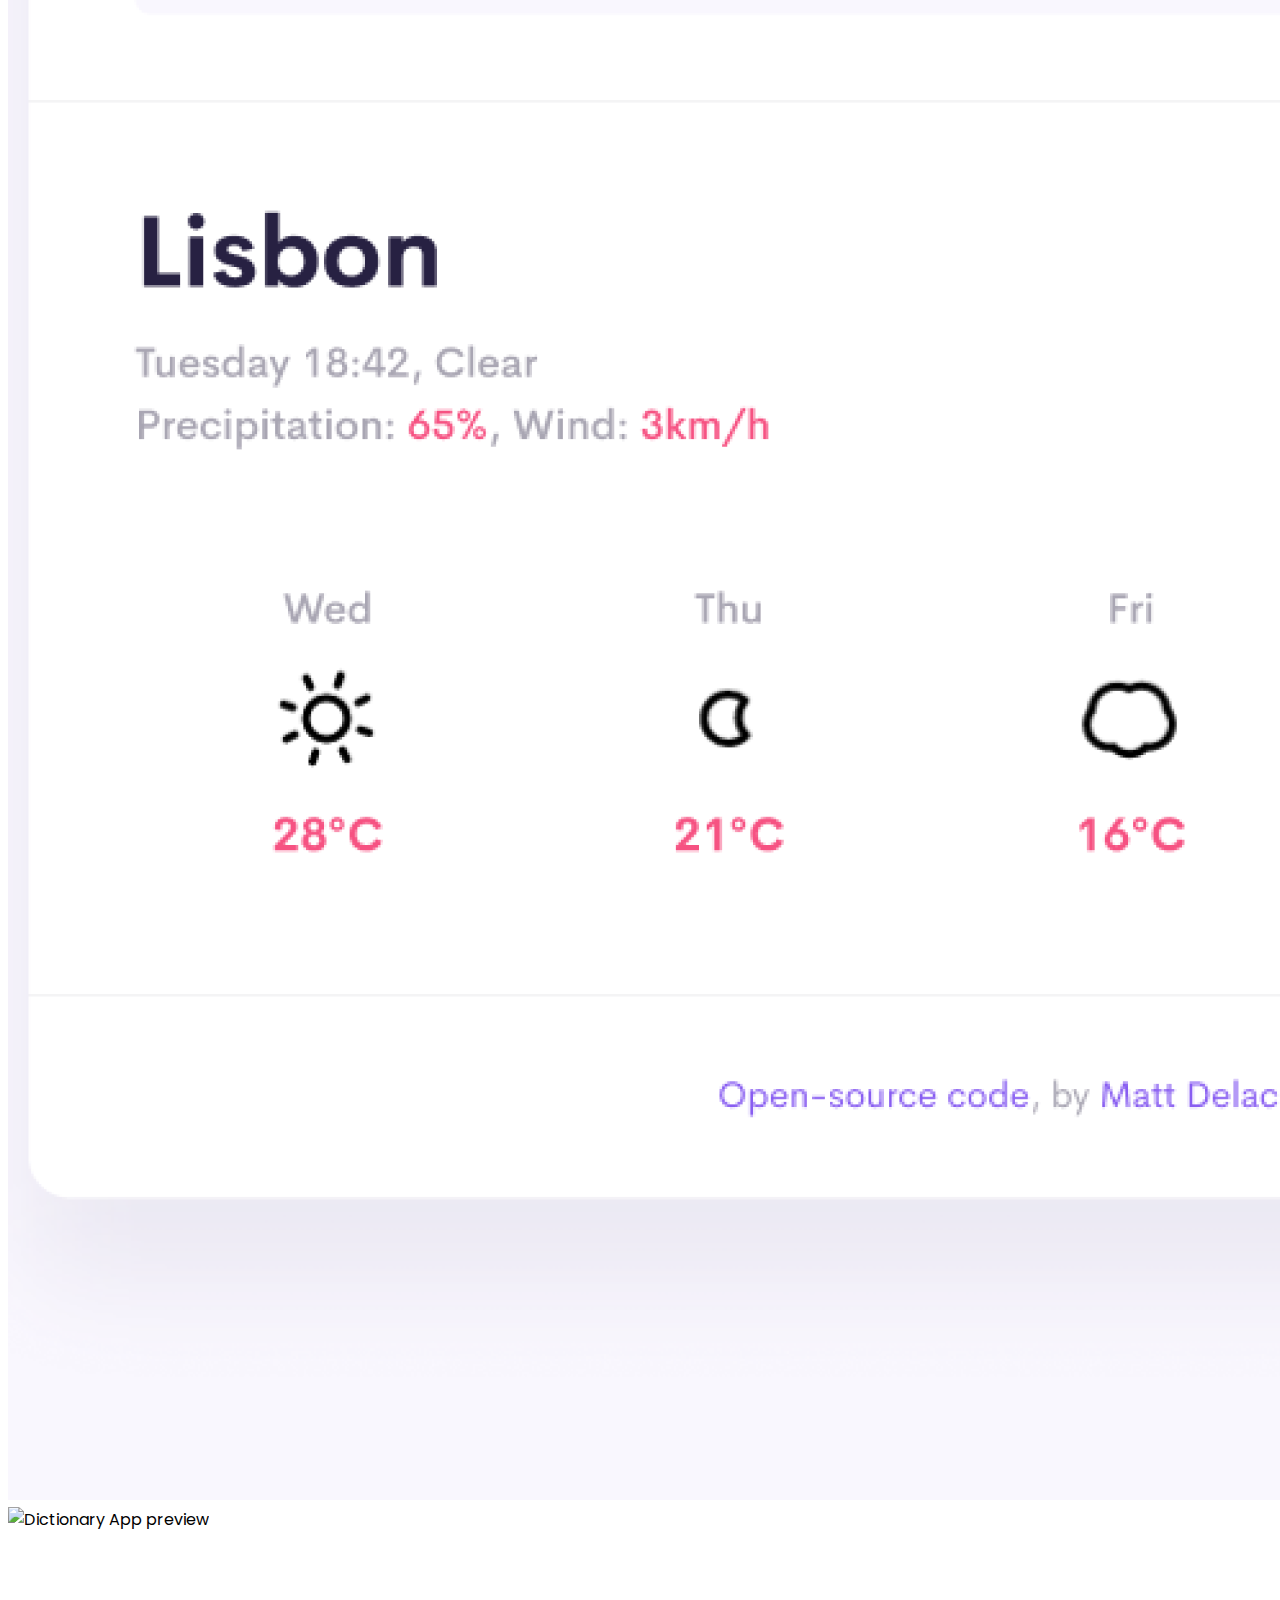
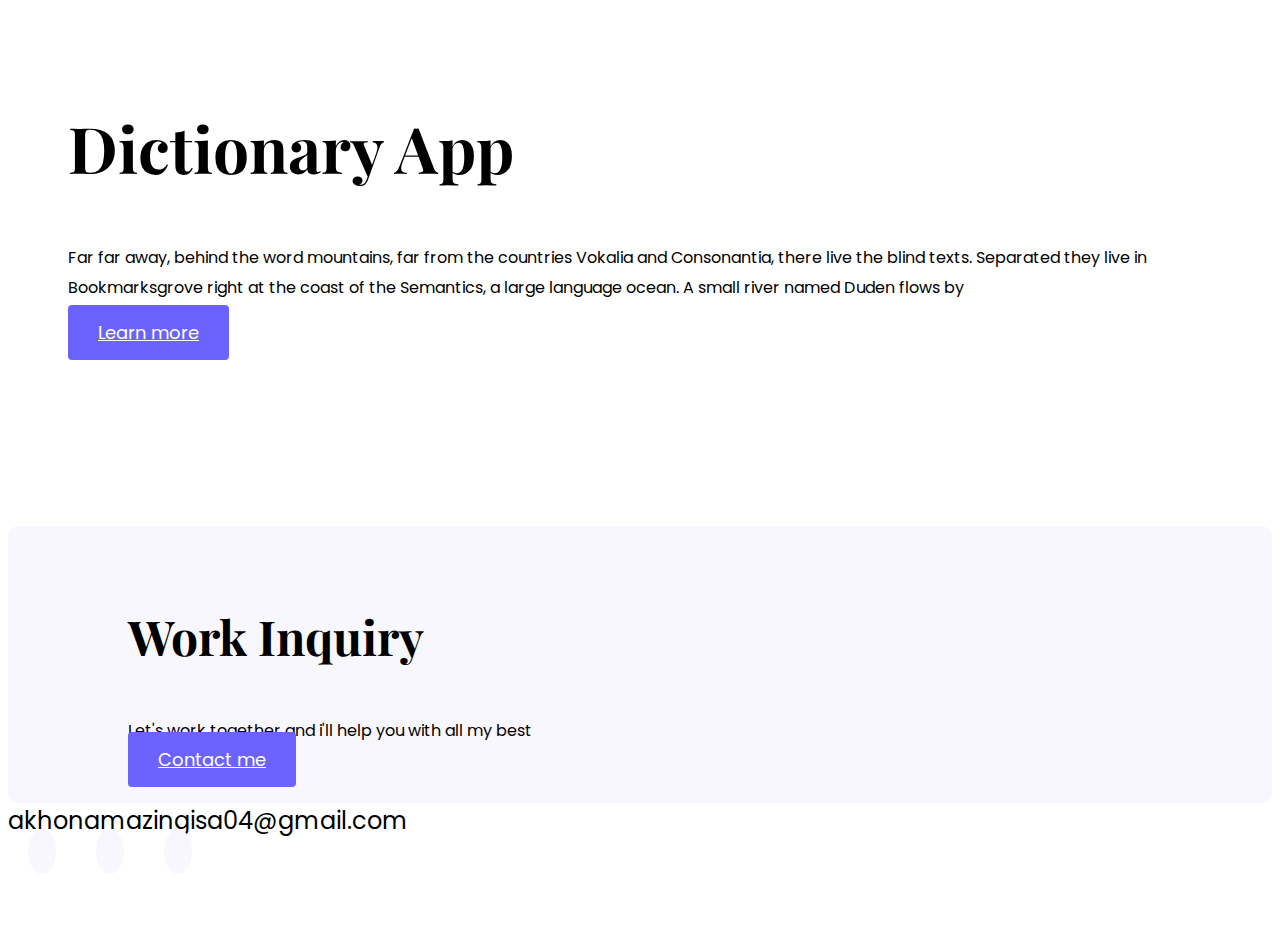
==== commit f8fd68d6: "Made the website SEO friendly and fixed the navigation and links" ====
--- a/index.html
+++ b/index.html
@@ -4,8 +4,8 @@
     <meta charset="UTF-8" />
     <meta http-equiv="X-UA-Compatible" content="IE=edge" />
     <meta name="viewport" content="width=device-width, initial-scale=1.0" />
-    <title>SheCodes Portfolio</title>
-
+    <title>Front-end Developer - Akhona Mazingisa</title>
+    <meta name="description" content="Akhona is a Front-end Engineer based in South Africa.">
     <link
       href="https://cdn.jsdelivr.net/npm/bootstrap@5.0.0-beta2/dist/css/bootstrap.min.css"
       rel="stylesheet"
@@ -24,31 +24,29 @@
       integrity="sha384-b5kHyXgcpbZJO/tY9Ul7kGkf1S0CWuKcCD38l8YkeH8z8QjE0GmW1gYU5S9FOnJ0"
       crossorigin="anonymous"
     ></script>
-    <script
-      src="https://kit.fontawesome.com/ddc3ee268a.js"
-      crossorigin="anonymous"
-    ></script>
+    <script src="https://kit.fontawesome.com/4fcf497433.js" 
+    crossorigin="anonymous"></script>
 </head>
 <body>
     <div class="container">
     <nav class="d-flex justify-content-between">
-        <a href="/">
+        <a href="/" title="Homepage">
         <img src="images/logo.png" class="logo d-none d-md-block" 
-        alt="" />
+        alt="Akhona logo" />
         <img src="images/logo-small.jpg" class="logo d-block d-md-none" 
-        alt="" />
+        alt="Akhona logo" />
         <ul>
             <li class="active">
-                <a href="/">Home</a>
+                <a href="/" title="Homepage">Home</a>
             </li>
             <li>
-                <a href="/about.html">About</a>
+                <a href="about.html" title="About Akhona">About</a>
             </li>
             <li>
-                <a href="/work.html">Work</a>
+                <a href="work.html" title="Akhona's Work">Work</a>
             </li>
             <li>
-                <a href="/contact.html">Contact</a>
+                <a href="contact.html" title="Contact Akhona">Contact</a>
             </li>
         </ul>
     </nav>
@@ -67,7 +65,7 @@
 <div class="container">
     <div class="row mb-5">
         <div class="col d-none d-lg-block">
-            <img src="images/yogurt.png" class="img-fluid" alt="" />
+            <img src="images/yogurt.png" class="img-fluid" alt="Yogurt project preview" />
         </div>
         <div class="col">
             <div class="project-description">
@@ -75,7 +73,7 @@
             <p class="mb-4 text-muted">
                 Far far away, behind the word mountains, far from the countries Vokalia and Consonantia, there live the blind texts. Separated they live in Bookmarksgrove right at the coast of the Semantics, a large language ocean. A small river named Duden flows by
             </p>
-                <a href="" class="btn btn-branding"> Learn more </a>
+                <a href="work.html" class="btn btn-branding"> Learn more </a>
             </div>
         </div>
     </div>
@@ -86,18 +84,18 @@
             <p class="mb-4 text-muted">
                 Far far away, behind the word mountains, far from the countries Vokalia and Consonantia, there live the blind texts. Separated they live in Bookmarksgrove right at the coast of the Semantics, a large language ocean. A small river named Duden flows by
             </p>
-            <a href="" class="btn btn-branding"> Learn more </a>
+            <a href="work.html" class="btn btn-branding"> Learn more </a>
             </div>
         </div>
         <div class="col d-none d-lg-block">
             <img src="images/weather.png" 
-            class="img-fluid" alt="" />
+            class="img-fluid" alt="Weather App preview" />
         </div>
     </div>
     <div class="row mb-5">
         <div class="col d-none d-lg-block">
             <img src="images/dictionary.png" 
-            class="img-fluid" alt="" />
+            class="img-fluid" alt="Dictionary App preview" />
         </div>
         <div class="col">
             <div class="project-description">
@@ -105,7 +103,7 @@
             <p class="mb-4 text-muted">
                 Far far away, behind the word mountains, far from the countries Vokalia and Consonantia, there live the blind texts. Separated they live in Bookmarksgrove right at the coast of the Semantics, a large language ocean. A small river named Duden flows by
             </p>
-                <a href="" class="btn btn-branding"> Learn more </a>
+                <a href="work.html" class="btn btn-branding"> Learn more </a>
             </div>
         </div>
     </div>
@@ -113,26 +111,26 @@
         <div 
         class="contact-box d-flex justify-content-between mb-5 d-none d-mb-flex">
             <div>
-            <h4>Work Inquiry</h4>
+            <h3>Work Inquiry</h3>
             <p class="text-muted">Let's work together and i'll help you with all my best</p>
         </div>
         <div>
-            <a href="" class="btn btn-branding mt-3">Contact me</a>
+            <a href="contact.html" class="btn btn-branding mt-3" title="contact Akhona">Contact me</a>
         </div>
     </div>
         <div class="d-flex justify-content-center mb-5">
-       <a href="mailto:akhonamazingisa04@gmail.com" class="email-link"> 
+       <a href="mailto:akhonamazingisa04@gmail.com" class="email-link" title="Email Akhona"> 
         akhonamazingisa04@gmail.com 
     </a>
 </div>
     <div class="social-links d-flex justify-content-center">
-        <a href="https://github.com/akhona-mazingisa" target="_blank">
+        <a href="https://github.com/akhona-mazingisa" target="_blank" title="Github Profile">
             <i class="fa-brands fa-github"></i>
         </a>
-        <a href="https://instagram.com/the_coding_akhona" target="_blank">
+        <a href="https://instagram.com/the_coding_akhona" target="_blank" title="Instagram Profile">
             <i class="fa-brands fa-instagram"></i>
         </a>
-        <a href="https://linkedin.com/in/akhona-mazingisa-93a5a2a2" target="_blank">
+        <a href="https://linkedin.com/in/akhona-mazingisa-93a5a2a2" target="_blank" title="Linkedin Profile">
             <i class="fa-brands fa-linkedin"></i>
         </a>
     </div>
--- a/styles/portfolio.css
+++ b/styles/portfolio.css
@@ -29,7 +29,7 @@
     font-size: 64px;
 }
 
-h4 {
+h3 {
     font-size: 48px;
 }
 
@@ -42,7 +42,7 @@
 .hero {
     background: var(--secondary-color);
     text-align: center;
-    padding: 160px 20px;
+    padding: 80px 20px;
 }
 
 .hero p {
@@ -65,7 +65,7 @@
 }
 
 .content-container {
-    padding: 160px 20px;
+    padding: 60px 20px;
 }
 
 .content h1 {
@@ -194,12 +194,8 @@
         font-size: 44px;
     }
 
-    h4 {
+    h3 {
         font-size: 26px;
-    }
-
-    .hero {
-        padding: 80px 20px;
     }
 
     .content {
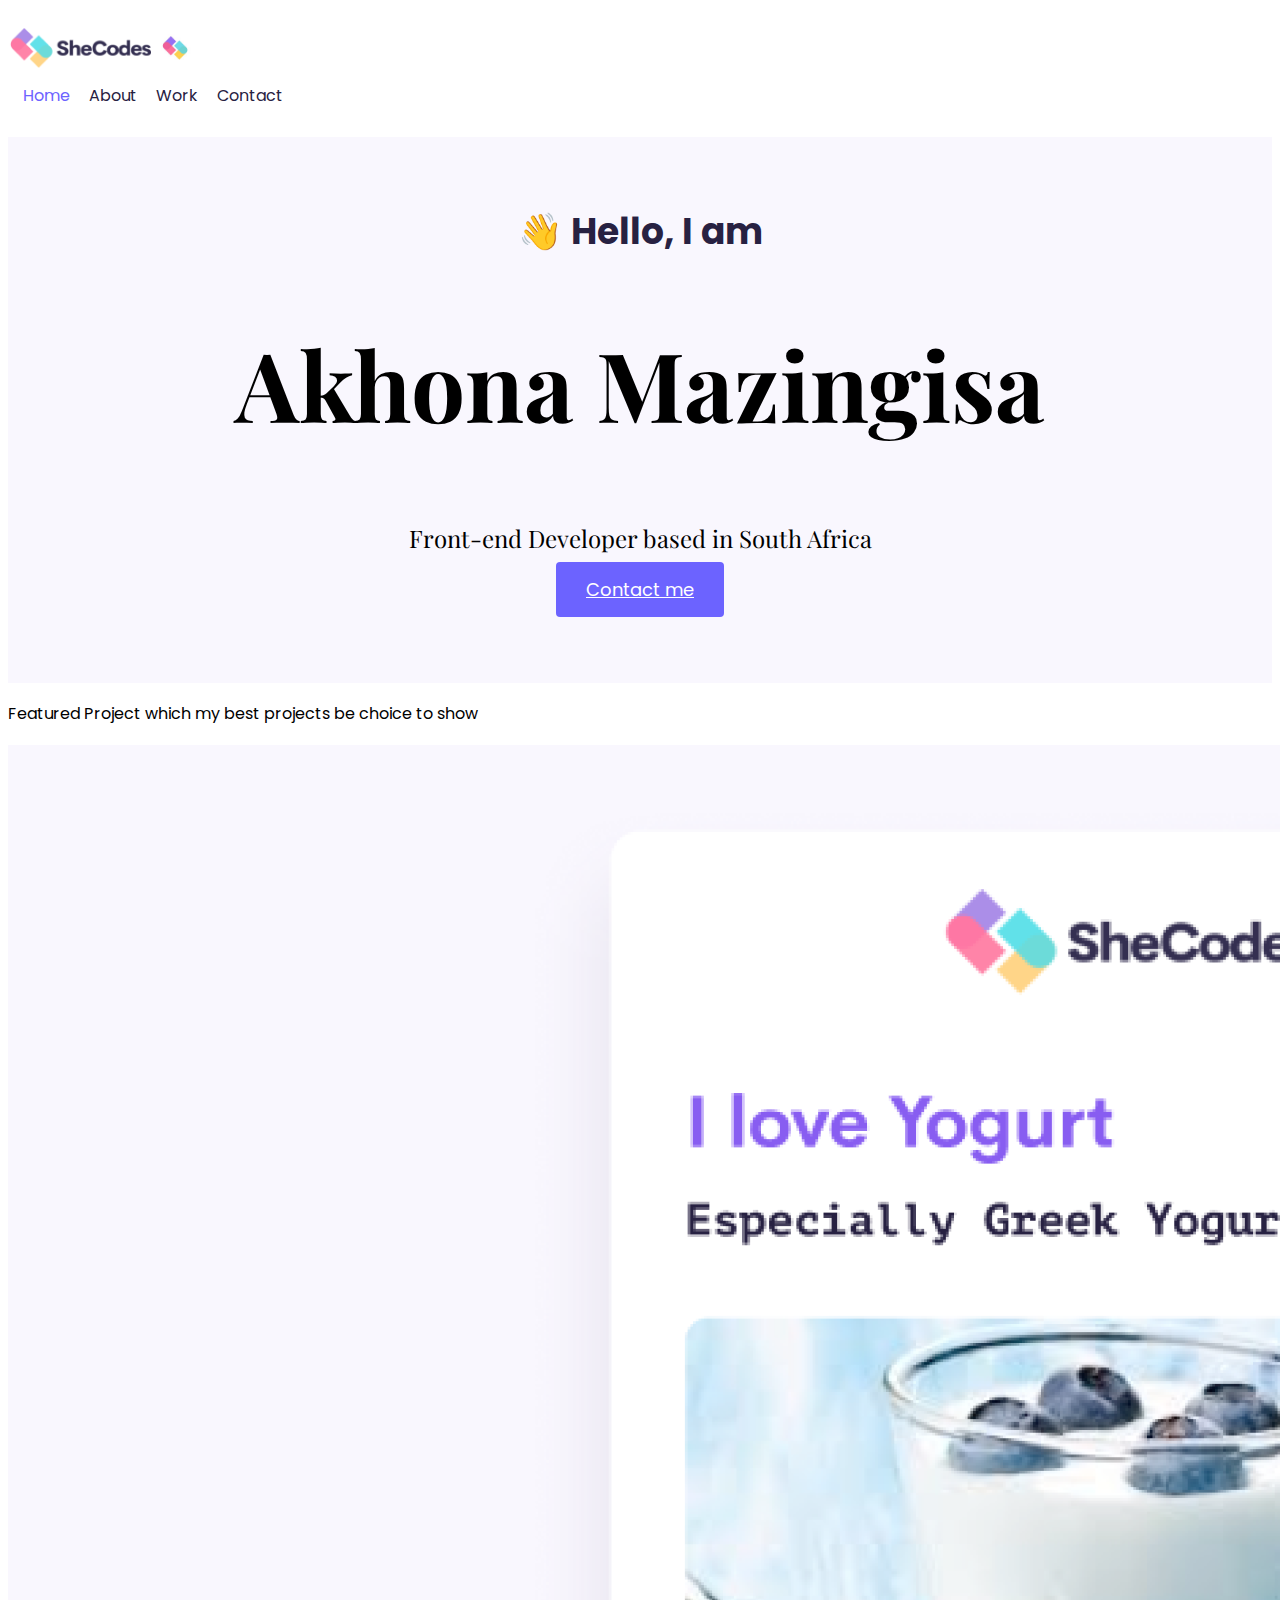
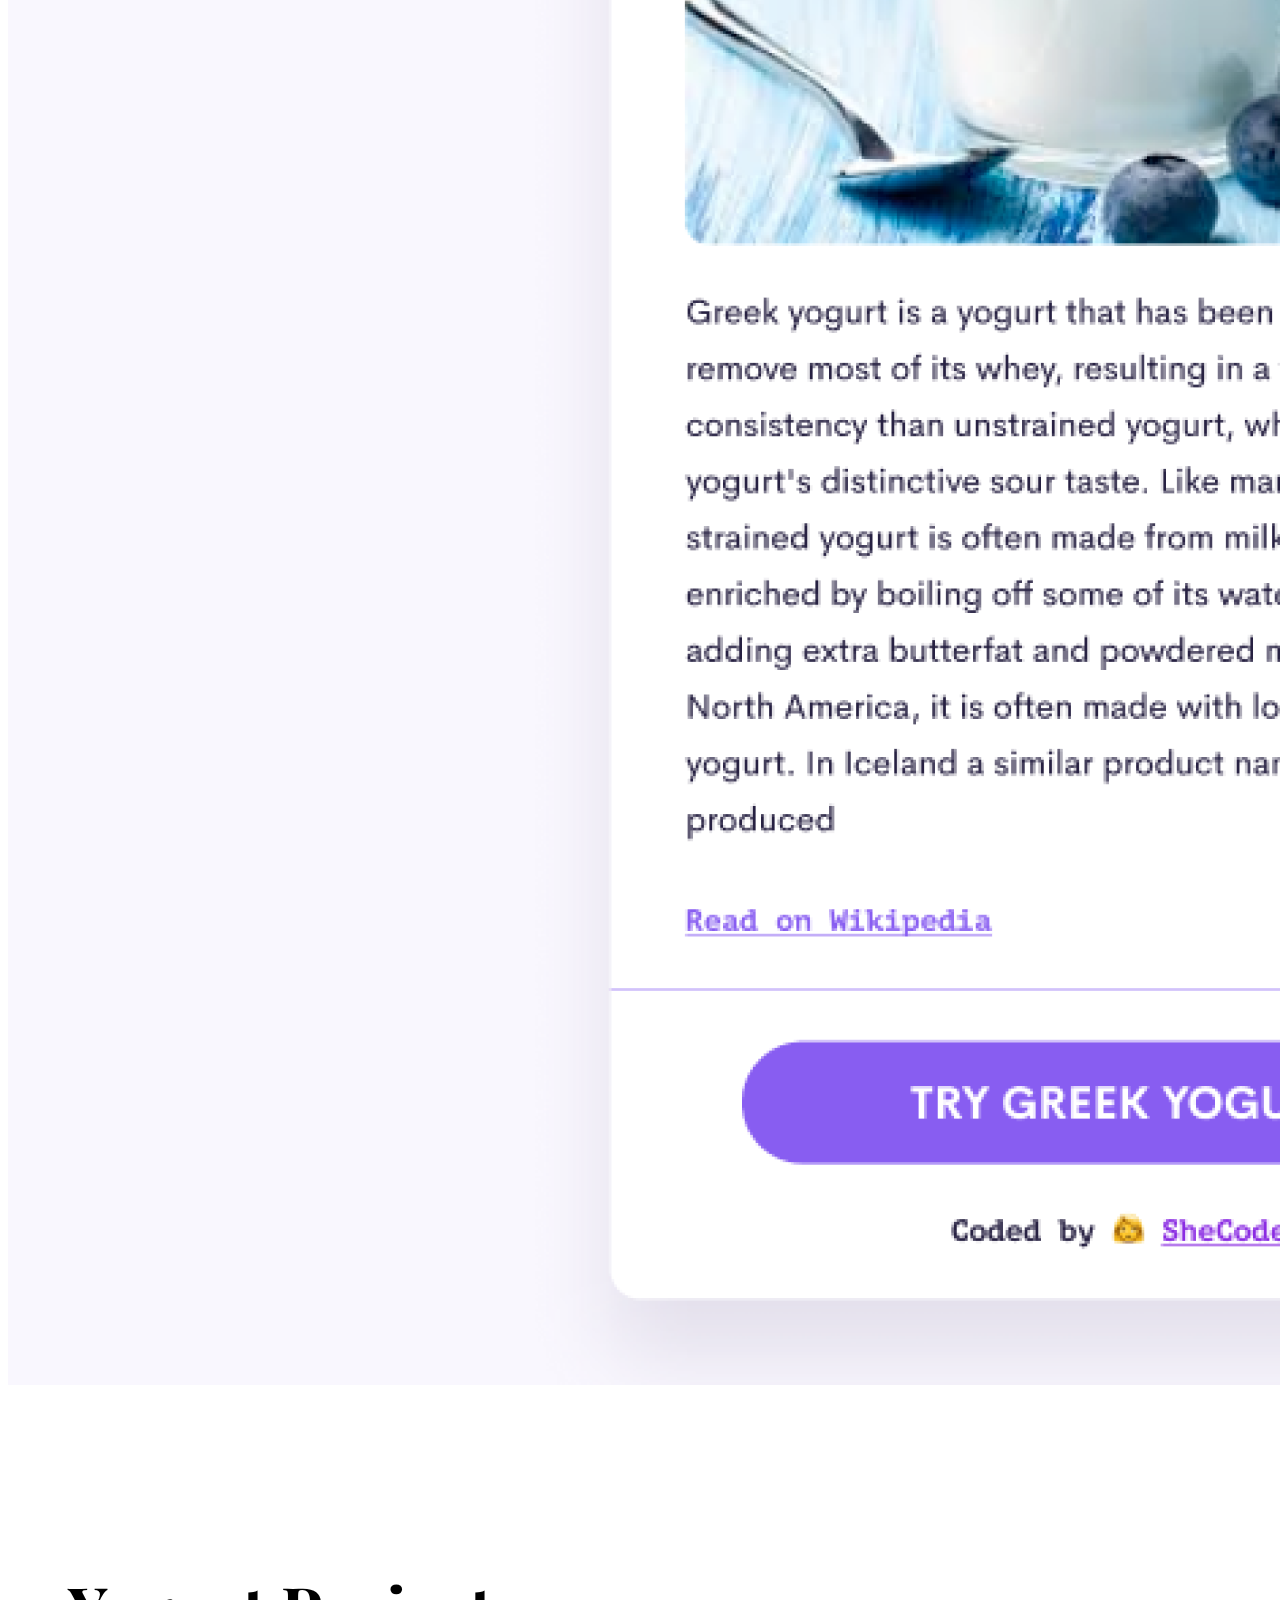
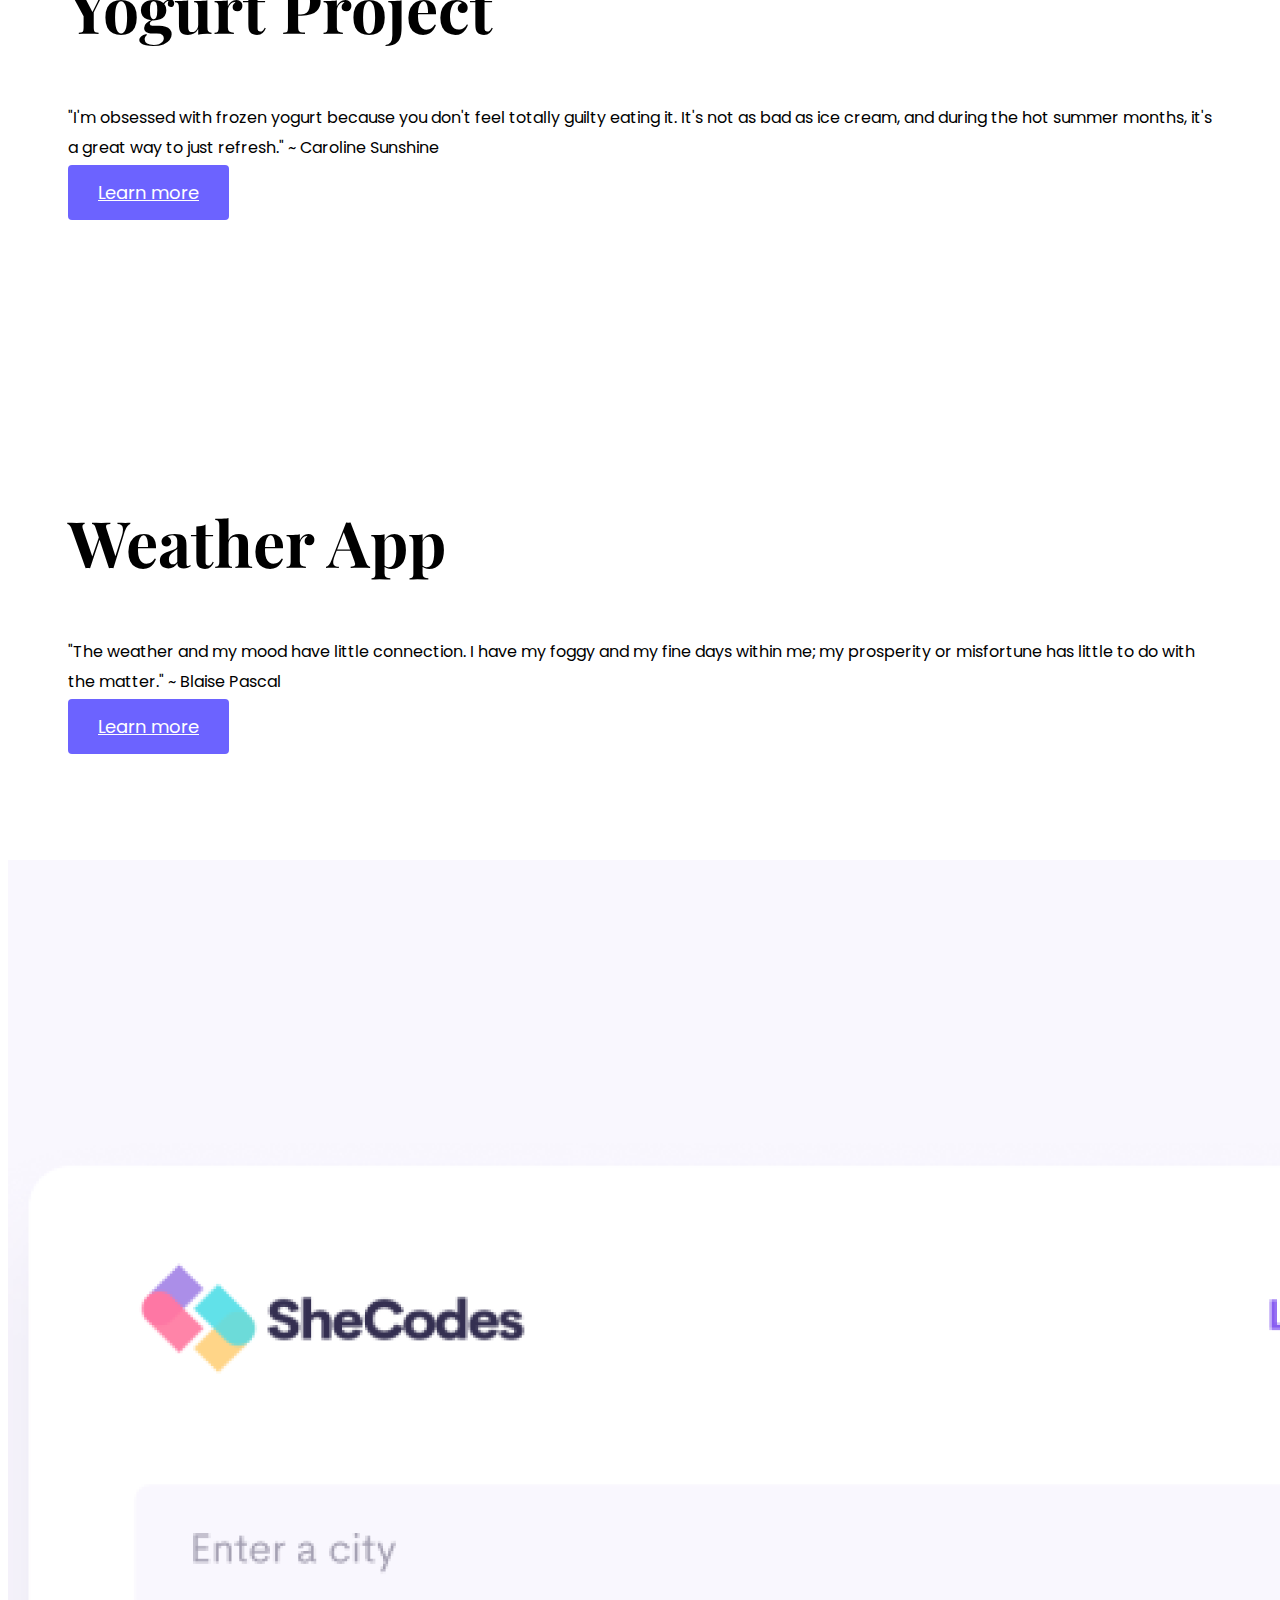
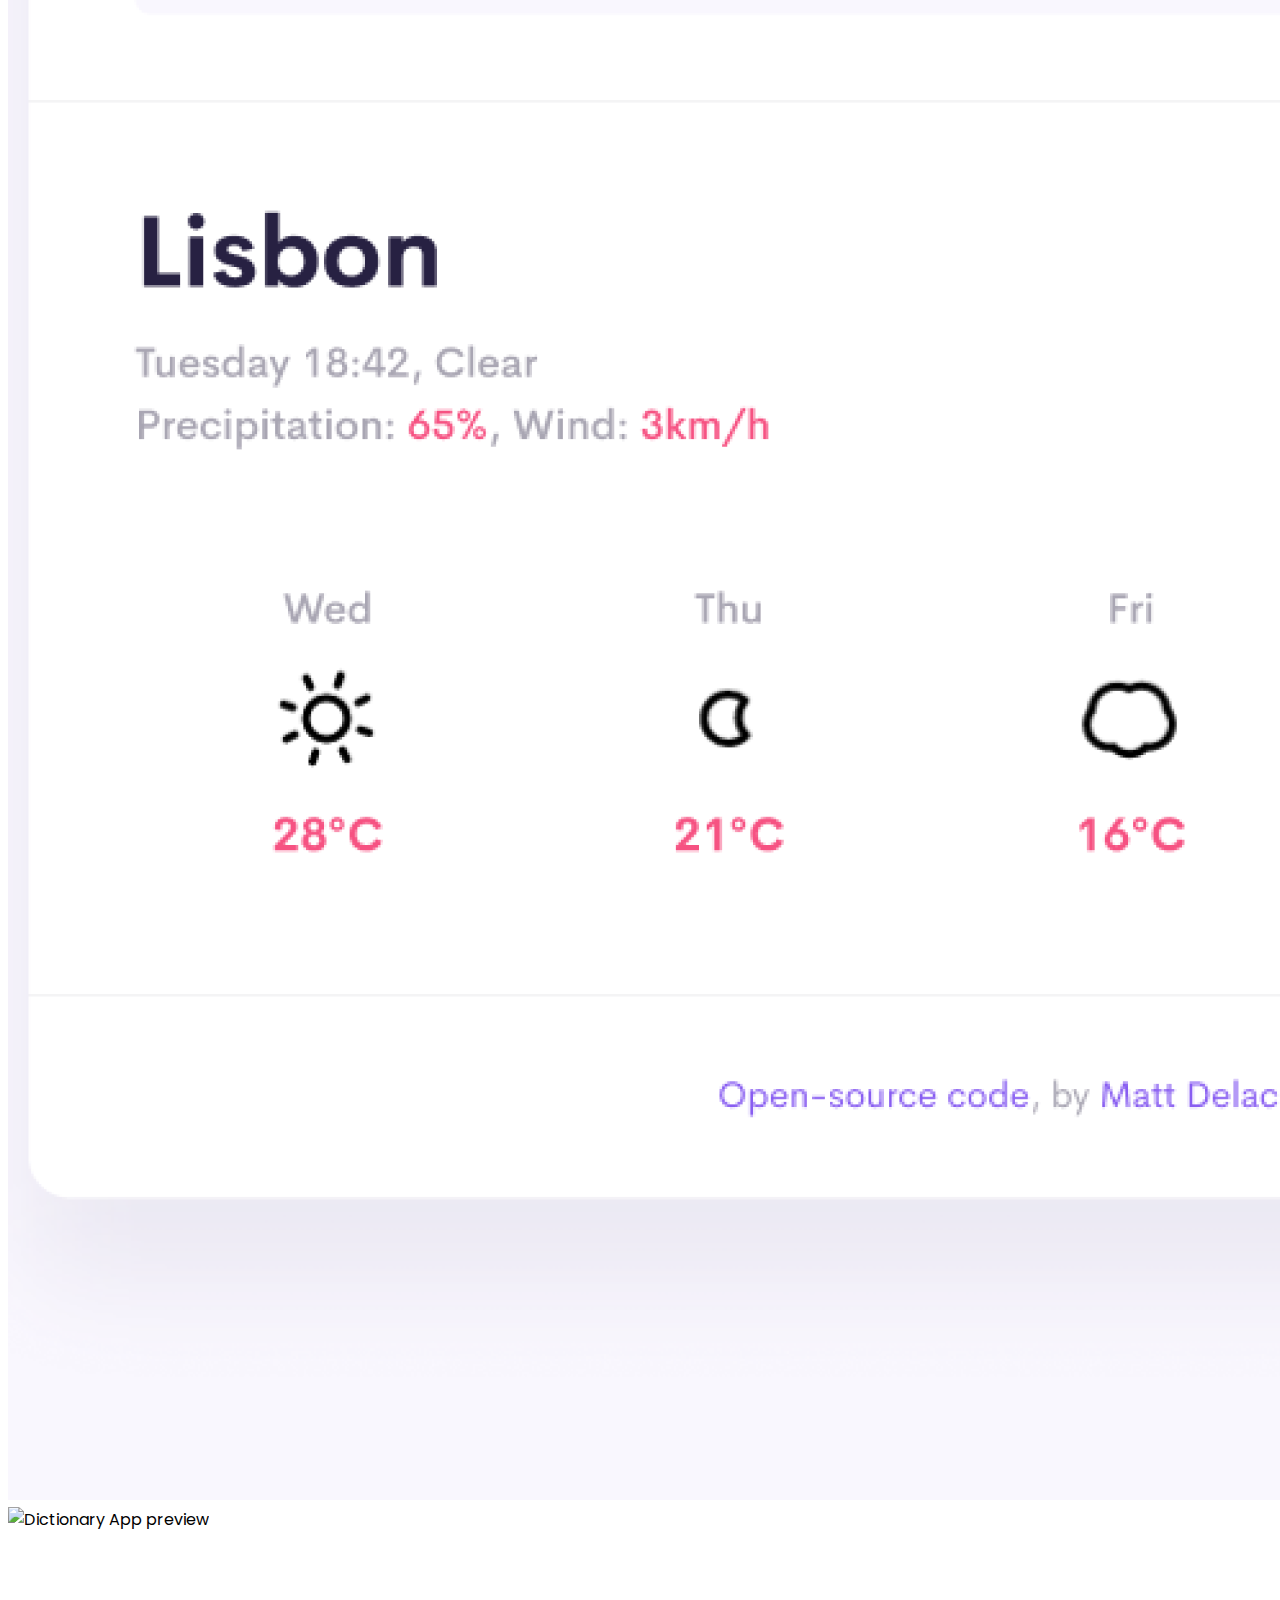
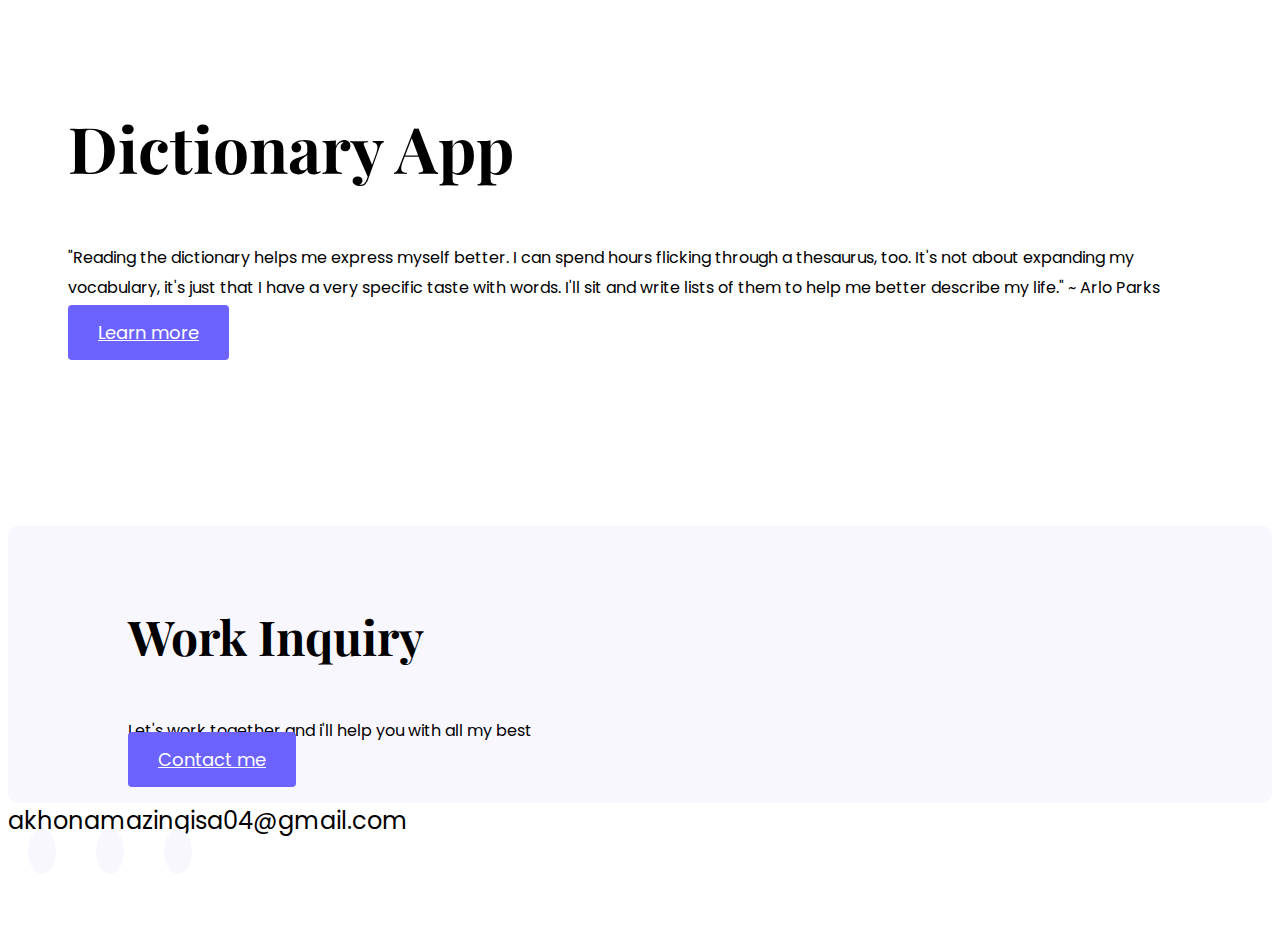
==== commit 66903806: "Updated index.html" ====
--- a/index.html
+++ b/index.html
@@ -71,7 +71,7 @@
             <div class="project-description">
             <h2 class="mb-5">Yogurt Project</h2>
             <p class="mb-4 text-muted">
-                Far far away, behind the word mountains, far from the countries Vokalia and Consonantia, there live the blind texts. Separated they live in Bookmarksgrove right at the coast of the Semantics, a large language ocean. A small river named Duden flows by
+                "I'm obsessed with frozen yogurt because you don't feel totally guilty eating it. It's not as bad as ice cream, and during the hot summer months, it's a great way to just refresh." ~ Caroline Sunshine
             </p>
                 <a href="work.html" class="btn btn-branding"> Learn more </a>
             </div>
@@ -82,7 +82,7 @@
             <div class="project-description">
             <h2 class="mb-5">Weather App</h2>
             <p class="mb-4 text-muted">
-                Far far away, behind the word mountains, far from the countries Vokalia and Consonantia, there live the blind texts. Separated they live in Bookmarksgrove right at the coast of the Semantics, a large language ocean. A small river named Duden flows by
+                "The weather and my mood have little connection. I have my foggy and my fine days within me; my prosperity or misfortune has little to do with the matter." ~ Blaise Pascal
             </p>
             <a href="work.html" class="btn btn-branding"> Learn more </a>
             </div>
@@ -101,7 +101,7 @@
             <div class="project-description">
             <h2 class="mb-5">Dictionary App</h2>
             <p class="mb-4 text-muted">
-                Far far away, behind the word mountains, far from the countries Vokalia and Consonantia, there live the blind texts. Separated they live in Bookmarksgrove right at the coast of the Semantics, a large language ocean. A small river named Duden flows by
+                "Reading the dictionary helps me express myself better. I can spend hours flicking through a thesaurus, too. It's not about expanding my vocabulary, it's just that I have a very specific taste with words. I'll sit and write lists of them to help me better describe my life." ~ Arlo Parks
             </p>
                 <a href="work.html" class="btn btn-branding"> Learn more </a>
             </div>
